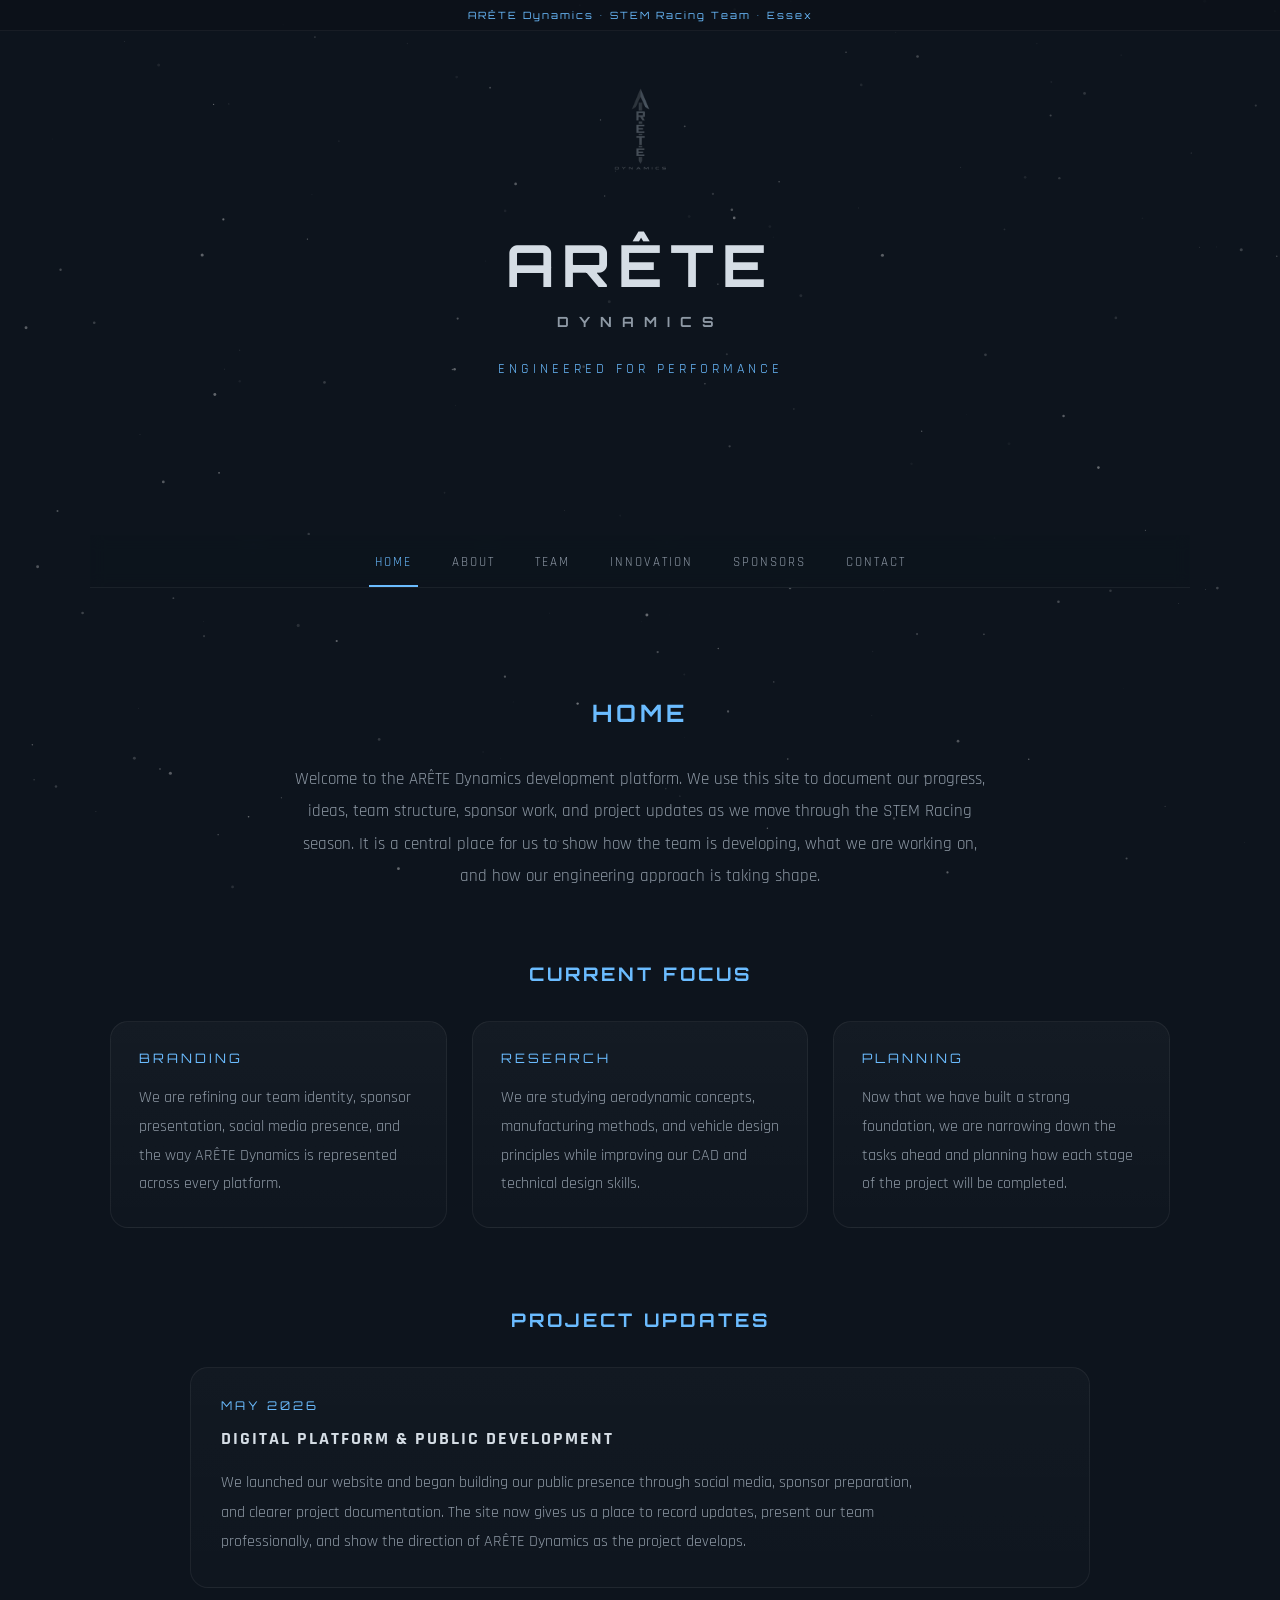
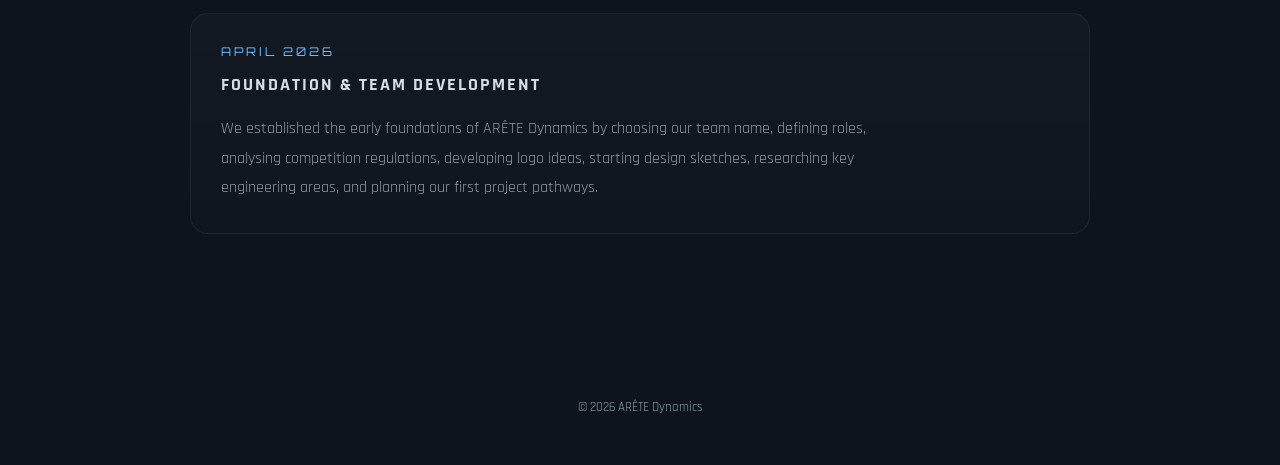
==== index.html @ 3c8a7fee "Update index.html added website tracking and favicon" ====
<!DOCTYPE html>
<html lang="en">

<head>

    <!-- Google Analytics -->
    <script async src="https://www.googletagmanager.com/gtag/js?id=G-WLKNL8BMNK"></script>
    <script>
      window.dataLayer = window.dataLayer || [];
      function gtag(){dataLayer.push(arguments);}
      gtag('js', new Date());

      gtag('config', 'G-WLKNL8BMNK');
    </script>

    <meta charset="UTF-8">
    <meta name="viewport" content="width=device-width, initial-scale=1.0">

    <title>ARÊTE Dynamics</title>

    <!-- Favicon -->
    <link rel="icon" type="image/png" href="logo.png">
    <link rel="apple-touch-icon" href="logo.png">

    <!-- SEO -->
    <meta name="description" content="ARÊTE Dynamics is a STEM Racing team from Essex focused on innovation, performance, and engineering development.">

    <!-- Styles -->
    <link rel="stylesheet" href="style.css">

</head>

<body>

    <canvas id="bgCanvas"></canvas>

    <div class="top-banner">
        ARÊTE Dynamics • STEM Racing Team • Essex
    </div>

    <div class="container">

        <section class="hero">
            <img src="logo.png" alt="ARETE Logo" class="hero-logo">

            <h1 class="hero-title">
                ARÊTE
                <span>DYNAMICS</span>
            </h1>

            <p class="hero-subtitle">
                ENGINEERED FOR PERFORMANCE
            </p>
        </section>

        <nav class="tabs">
            <div class="tab-underline"></div>

            <button class="tab-btn active" onclick="showTab(event, 'home')">HOME</button>
            <button class="tab-btn" onclick="showTab(event, 'about')">ABOUT</button>
            <button class="tab-btn" onclick="showTab(event, 'team')">TEAM</button>
            <button class="tab-btn" onclick="showTab(event, 'innovation')">INNOVATION</button>
            <button class="tab-btn" onclick="showTab(event, 'sponsors')">SPONSORS</button>
            <button class="tab-btn" onclick="showTab(event, 'contact')">CONTACT</button>
        </nav>

        <section id="home" class="tab-content active">
            <h2>HOME</h2>

            <div class="home-intro">
                <p>
                    Welcome to the ARÊTE Dynamics development platform. We use this site to document
                    our progress, ideas, team structure, sponsor work, and project updates as we move
                    through the STEM Racing season. It is a central place for us to show how the team is
                    developing, what we are working on, and how our engineering approach is taking shape.
                </p>
            </div>

            <div class="home-focus-section">
                <h3>CURRENT FOCUS</h3>

                <div class="focus-grid">
                    <div class="focus-card">
                        <span>BRANDING</span>
                        <p>
                            We are refining our team identity, sponsor presentation, social media presence,
                            and the way ARÊTE Dynamics is represented across every platform.
                        </p>
                    </div>

                    <div class="focus-card">
                        <span>RESEARCH</span>
                        <p>
                            We are studying aerodynamic concepts, manufacturing methods, and vehicle design
                            principles while improving our CAD and technical design skills.
                        </p>
                    </div>

                    <div class="focus-card">
                        <span>PLANNING</span>
                        <p>
                            Now that we have built a strong foundation, we are narrowing down the tasks ahead
                            and planning how each stage of the project will be completed.
                        </p>
                    </div>
                </div>
            </div>

            <div class="updates-section">
                <h3>PROJECT UPDATES</h3>

                <div class="update-card">
                    <div class="update-date">MAY 2026</div>

                    <h4>DIGITAL PLATFORM & PUBLIC DEVELOPMENT</h4>

                    <p>
                        We launched our website and began building our public presence through social media,
                        sponsor preparation, and clearer project documentation. The site now gives us a place
                        to record updates, present our team professionally, and show the direction of ARÊTE
                        Dynamics as the project develops.
                    </p>
                </div>

                <div class="update-card">
                    <div class="update-date">APRIL 2026</div>

                    <h4>FOUNDATION & TEAM DEVELOPMENT</h4>

                    <p>
                        We established the early foundations of ARÊTE Dynamics by choosing our team name,
                        defining roles, analysing competition regulations, developing logo ideas, starting
                        design sketches, researching key engineering areas, and planning our first project
                        pathways.
                    </p>
                </div>
            </div>
        </section>

        <section id="about" class="tab-content">
            <h2>ABOUT</h2>

            <div class="about-logo-wrap">
                <img src="logo.png" class="about-logo">
            </div>

            <div class="about-intro">
                <p>
                    We are ARÊTE Dynamics, a Year 12 STEM Racing team from Essex. We are building this
                    project around engineering, teamwork, and competitive performance. Our aim is to approach
                    every part of the competition properly: testing ideas, refining designs, learning from
                    results, and making decisions with purpose.
                </p>
            </div>

            <div class="principles-grid">
                <div class="principle-card">
                    <h3>INNOVATION</h3>
                    <p>
                        We want to think beyond the obvious and develop ideas through research, testing, and
                        problem solving. Innovation for us means being willing to challenge a first idea,
                        improve it, and keep searching for better solutions.
                    </p>
                </div>

                <div class="principle-card">
                    <h3>PERFORMANCE</h3>
                    <p>
                        We are focused on building a car and a team that can perform under pressure. Every
                        design choice needs to support speed, consistency, efficiency, or reliability.
                    </p>
                </div>

                <div class="principle-card">
                    <h3>ELEGANCE</h3>
                    <p>
                        We believe good engineering should be clear, purposeful, and well executed. Our goal
                        is to make work that is not only effective, but also clean, refined, and professional.
                    </p>
                </div>
            </div>

            <div class="about-closing">
                <p>
                    Through planning, discipline, and constant improvement, we want ARÊTE Dynamics to represent
                    our school and our community at the highest standard we can reach.
                </p>
            </div>
        </section>

        <section id="team" class="tab-content">
            <h2>MEET THE TEAM</h2>

            <div class="team-grid">
                <div class="team-card">
                    <img src="seb.png">
                    <h3>SEB</h3>
                    <p class="role">Project manager</p>
                    <p class="statement">"I'm here to coordinate the team and maintain progress"</p>
                </div>

                <div class="team-card">
                    <img src="henry.png">
                    <h3>HENRY</h3>
                    <p class="role">Finance manager</p>
                    <p class="statement">"I'm in charge of tracking and spending money"</p>
                </div>

                <div class="team-card">
                    <img src="adam.png">
                    <h3>ADAM</h3>
                    <p class="role">Manufacturing engineer</p>
                    <p class="statement">"I'm working with Rishi to make the design functional"</p>
                </div>

                <div class="team-card">
                    <img src="adam2.png">
                    <h3>ADAM</h3>
                    <p class="role">Sponsorship/Marketing manager</p>
                    <p class="statement">"My job is to present ARETE to the world"</p>
                </div>

                <div class="team-card">
                    <img src="rishi.png">
                    <h3>RISHI</h3>
                    <p class="role">Design engineer</p>
                    <p class="statement">"My job is to design the fastest car possible"</p>
                </div>

                <div class="team-card">
                    <img src="louis.png">
                    <h3>LOUIS</h3>
                    <p class="role">Graphic designer</p>
                    <p class="statement">"I'm here to present ARETE visually"</p>
                </div>
            </div>
        </section>

        <section id="innovation" class="tab-content">
            <h2>ENGINEERING INSPIRATION</h2>

            <div class="innovation-intro">
                <p>
                    We are interested in the moments where Formula One teams changed performance by thinking
                    differently. These examples help us understand how unusual ideas, clever packaging, airflow
                    control, and mechanical systems can change what is possible in racing.
                </p>
            </div>

            <div class="innovation-list">

                <div class="innovation-panel">
                    <div class="innovation-image">
                        <img src="bt46b.png" alt="Brabham BT46B Fan Car">
                    </div>

                    <div class="innovation-text">
                        <span class="innovation-date">1978 • BRABHAM BT46B</span>
                        <h3>THE FAN CAR</h3>

                        <p>
                            The Brabham BT46B used a rear-mounted fan to pull air from beneath the car,
                            increasing downforce dramatically. It raced once, won, and was then withdrawn.
                        </p>

                        <p class="innovation-link">
                            Why it matters to us: it shows how one bold idea can completely change performance.
                        </p>
                    </div>
                </div>

                <div class="innovation-panel reverse">
                    <div class="innovation-image">
                        <img src="p34.png" alt="Tyrrell P34 Six Wheeled Formula One Car">
                    </div>

                    <div class="innovation-text">
                        <span class="innovation-date">1976 • TYRRELL P34</span>
                        <h3>THE SIX-WHEELER</h3>

                        <p>
                            The Tyrrell P34 used four smaller front wheels to reduce drag while keeping front-end
                            grip. It is one of the most recognisable experimental designs in F1 history.
                        </p>

                        <p class="innovation-link">
                            Why it matters to us: strange ideas still need strong engineering logic behind them.
                        </p>
                    </div>
                </div>

                <div class="innovation-panel">
                    <div class="innovation-image">
                        <img src="lotus79.png" alt="Lotus 79 Ground Effect Formula One Car">
                    </div>

                    <div class="innovation-text">
                        <span class="innovation-date">1978 • LOTUS 79</span>
                        <h3>GROUND EFFECT</h3>

                        <p>
                            The Lotus 79 helped prove how powerful ground-effect aerodynamics could be by shaping
                            airflow underneath the car to create downforce.
                        </p>

                        <p class="innovation-link">
                            Why it matters to us: small airflow decisions can affect the entire vehicle.
                        </p>
                    </div>
                </div>

                <div class="innovation-panel reverse">
                    <div class="innovation-image">
                        <img src="mercedes-das.png" alt="Mercedes DAS Steering System">
                    </div>

                    <div class="innovation-text">
                        <span class="innovation-date">2020 • MERCEDES DAS</span>
                        <h3>DUAL-AXIS STEERING</h3>

                        <p>
                            Mercedes' DAS system let the driver adjust the front wheel toe angle by moving the
                            steering wheel forwards and backwards.
                        </p>

                        <p class="innovation-link">
                            Why it matters to us: performance can come from control systems, not just body shape.
                        </p>
                    </div>
                </div>

                <div class="innovation-panel">
                    <div class="innovation-image">
                        <img src="fduct.png" alt="McLaren F-Duct System">
                    </div>

                    <div class="innovation-text">
                        <span class="innovation-date">2010 • McLAREN F-DUCT</span>
                        <h3>DRAG REDUCTION THROUGH AIRFLOW</h3>

                        <p>
                            McLaren’s F-duct used airflow to stall the rear wing on straights, reducing drag while
                            keeping downforce for corners.
                        </p>

                        <p class="innovation-link">
                            Why it matters to us: efficient systems can create performance without unnecessary complexity.
                        </p>
                    </div>
                </div>

                <div class="innovation-panel reverse">
                    <div class="innovation-image">
                        <img src="ferrari-macarena.png" alt="Ferrari Macarena Rear Wing">
                    </div>

                    <div class="innovation-text">
                        <span class="innovation-date">2026 • FERRARI MACARENA WING</span>
                        <h3>ROTATING ACTIVE AERODYNAMICS</h3>

                        <p>
                            Ferrari’s “Macarena” rear wing concept uses rotating active-aero movement rather than
                            a simple flap opening, changing how the rear wing behaves in different conditions.
                        </p>

                        <p class="innovation-link">
                            Why it matters to us: the best designs adapt to changing performance demands.
                        </p>
                    </div>
                </div>

            </div>
        </section>

        <section id="sponsors" class="tab-content">
            <h2>SPONSORS</h2>

            <div class="sponsor-badge">
                NOW SEEKING PARTNERS
            </div>

            <div class="sponsors-intro">
                <p>
                    We are currently looking for sponsors and partners to support the development of ARÊTE
                    Dynamics. Sponsorship would help us improve our design, manufacturing, testing, media,
                    and competition preparation while allowing us to represent partner brands professionally
                    throughout the season.
                </p>
            </div>

            <div class="sponsor-showcase">
                <img src="logo.png" alt="Sponsor Example">

                <div class="sponsor-info">
                    <h3>ARÊTE DYNAMICS</h3>

                    <p>
                        Future sponsors will be showcased here with their logo, company name, description,
                        and website link. This example shows how we plan to present partner brands cleanly
                        and professionally.
                    </p>

                    <a href="#" class="sponsor-btn">
                        VISIT WEBSITE
                    </a>
                </div>
            </div>

            <div class="why-partner">
                <h3>WHY PARTNER WITH US</h3>

                <p>
                    By supporting ARÊTE Dynamics, sponsors become part of a student-led engineering project
                    built around ambition, technical development, and professional presentation.
                </p>
            </div>
        </section>

        <section id="contact" class="tab-content">
            <h2>CONTACT</h2>

            <div class="contact-layout">
                <div class="contact-left">
                    <p>
                        We are always open to support, advice, sponsorship opportunities, and contact from
                        people or businesses interested in our project. Whether you want to follow our progress,
                        support our fundraising, or speak to us about partnership opportunities, the links
                        opposite are the best way to reach ARÊTE Dynamics.
                    </p>

                    <p>
                        Any support we receive helps us move closer to building, testing, and competing at the
                        highest standard we can. We want to work with people who believe in young engineers,
                        practical STEM projects, and ambitious student-led competition.
                    </p>
                </div>

                <div class="contact-right">
                    <a href="mailto:dynamicsARETE@gmail.com" class="contact-card">
                        <span>Email</span>
                        <p>dynamicsARETE@gmail.com</p>
                    </a>

                    <a href="https://gofund.me/41be4627b" target="_blank" class="contact-card">
                        <span>GoFundMe</span>
                        <p>Click to support our project</p>
                    </a>

                    <div class="contact-card">
                        <span>LinkedIn</span>
                        <p>ARETE Dynamics</p>
                    </div>

                    <a href="#" class="contact-card">
                        <span>Instagram</span>
                        <p>@ARETEdynamics</p>
                    </a>

                    <a href="#" class="contact-card">
                        <span>TikTok</span>
                        <p>@aretedynamics</p>
                    </a>
                </div>
            </div>
        </section>

        <footer>
            © 2026 ARÊTE Dynamics
        </footer>

    </div>

    <script src="script.js"></script>

</body>

</html>
---- style.css ----
@import url('https://fonts.googleapis.com/css2?family=Orbitron:wght@400;600&family=Rajdhani:wght@300;500&display=swap');

:root {
    --bg-main: #0d141d;
    --bg-secondary: #111a24;

    --text-main: #d5dde5;
    --text-dim: #8e99a5;

    --accent: #6bbcff;

    --border: rgba(255,255,255,0.06);
}

html, body {
    margin: 0;
    padding: 0;
    overflow-x: hidden;
    background: var(--bg-main);
    color: var(--text-main);
    font-family: 'Rajdhani', sans-serif;
}

body {
    min-height: 100vh;
}

#bgCanvas {
    position: fixed;
    inset: 0;
    z-index: 0;
    pointer-events: none;
}

.top-banner {
    position: fixed;
    top: 0;
    left: 0;

    width: 100%;
    height: 30px;

    display: flex;
    align-items: center;
    justify-content: center;

    background: rgba(12,18,26,0.92);
    border-bottom: 1px solid rgba(255,255,255,0.05);

    color: var(--accent);

    font-size: 10px;
    letter-spacing: 2px;

    font-family: 'Orbitron', sans-serif;

    z-index: 999;
}

.container {
    position: relative;
    z-index: 1;

    width: min(1100px, 92%);
    margin: auto;
    padding-top: 30px;
}

.hero {
    min-height: 430px;

    display: flex;
    flex-direction: column;
    justify-content: center;
    align-items: center;

    text-align: center;

    padding: 30px 20px 45px;

    transition:
        opacity 0.2s linear,
        transform 0.2s linear;
}

.hero-logo {
    width: 95px;
    opacity: 0.75;
    margin-bottom: 25px;
}

.hero-title {
    font-family: 'Orbitron', sans-serif;

    font-size: 58px;
    letter-spacing: 8px;

    margin: 0;
}

.hero-title span {
    display: block;

    font-size: 14px;
    letter-spacing: 10px;

    margin-top: 12px;

    color: var(--text-dim);
}

.hero-subtitle {
    margin-top: 28px;

    font-size: 14px;
    letter-spacing: 4px;

    color: var(--accent);
}

.tabs {
    position: sticky;
    top: 30px;

    z-index: 500;

    background: rgba(13,20,29,0.9);
    backdrop-filter: blur(8px);

    display: flex;
    justify-content: center;
    gap: 28px;

    padding: 18px 0 16px;

    border-bottom: 1px solid var(--border);
}

.tab-btn {
    position: relative;

    background: transparent;
    border: none;

    color: var(--text-dim);

    font-family: 'Rajdhani', sans-serif;
    font-size: 13px;
    letter-spacing: 2px;

    cursor: pointer;

    transition: color 0.25s ease;
}

.tab-btn:hover,
.tab-btn.active {
    color: var(--accent);
}

.tab-underline {
    position: absolute;
    bottom: 0;

    height: 2px;
    width: 0;

    background: var(--accent);

    transition:
        left 0.25s cubic-bezier(0.22, 1, 0.36, 1),
        width 0.25s cubic-bezier(0.22, 1, 0.36, 1);
}

.tab-content {
    display: none;

    padding: 90px 20px;

    min-height: 55vh;

    text-align: center;

    opacity: 0;
    transform: translateY(10px);

    transition:
        opacity 0.35s ease,
        transform 0.35s ease;
}

.tab-content.active {
    display: block;

    opacity: 1;
    transform: translateY(0);
}

h2 {
    font-family: 'Orbitron', sans-serif;
    letter-spacing: 4px;
    color: var(--accent);
    margin-bottom: 35px;
}

p {
    max-width: 700px;
    margin: auto;
    line-height: 1.7;
    color: var(--text-dim);
}

/* HOME */

.home-intro {
    max-width: 850px;
    margin: auto auto 70px;
}

.home-intro p {
    font-size: 17px;
    line-height: 1.9;
}

.home-focus-section {
    margin-bottom: 80px;
}

.home-focus-section h3,
.updates-section h3 {
    font-family: 'Orbitron', sans-serif;
    color: var(--accent);
    letter-spacing: 3px;
    margin-bottom: 35px;
}

.focus-grid {
    display: grid;
    grid-template-columns: repeat(auto-fit, minmax(240px, 1fr));
    gap: 25px;
}

.focus-card {
    background:
        linear-gradient(
            180deg,
            rgba(255,255,255,0.03),
            rgba(255,255,255,0.012)
        );

    border: 1px solid rgba(255,255,255,0.06);
    border-radius: 18px;
    padding: 28px;
    text-align: left;

    transition:
        transform 0.3s ease,
        border-color 0.3s ease,
        box-shadow 0.3s ease;
}

.focus-card:hover {
    transform: translateY(-6px);
    border-color: rgba(107,188,255,0.35);
    box-shadow: 0 0 24px rgba(107,188,255,0.07);
}

.focus-card span {
    display: block;
    color: var(--accent);
    font-family: 'Orbitron', sans-serif;
    letter-spacing: 3px;
    margin-bottom: 18px;
    font-size: 13px;
}

.focus-card p {
    margin: 0;
    line-height: 1.8;
}

.updates-section {
    max-width: 900px;
    margin: auto;
}

.update-card {
    background:
        linear-gradient(
            180deg,
            rgba(255,255,255,0.025),
            rgba(255,255,255,0.01)
        );

    border: 1px solid rgba(255,255,255,0.06);
    border-radius: 18px;
    padding: 30px;
    text-align: left;
    margin-bottom: 25px;

    transition:
        transform 0.3s ease,
        border-color 0.3s ease;
}

.update-card:hover {
    transform: translateY(-4px);
    border-color: rgba(107,188,255,0.3);
}

.update-date {
    color: var(--accent);
    font-size: 12px;
    letter-spacing: 3px;
    font-family: 'Orbitron', sans-serif;
    margin-bottom: 14px;
}

.update-card h4 {
    margin-top: 0;
    margin-bottom: 18px;
    letter-spacing: 2px;
    font-size: 18px;
}

.update-card p {
    margin: 0;
    line-height: 1.85;
}

/* ABOUT */

.about-logo-wrap {
    margin-bottom: 30px;
}

.about-logo {
    width: 90px;
    opacity: 0.9;
}

.about-intro,
.about-closing {
    max-width: 850px;
    margin: auto;
}

.about-intro p,
.about-closing p {
    font-size: 17px;
    line-height: 1.9;
}

.principles-grid {
    display: grid;
    grid-template-columns: repeat(auto-fit, minmax(260px, 1fr));

    gap: 28px;

    margin-top: 60px;
    margin-bottom: 60px;
}

.principle-card {
    background:
        linear-gradient(
            180deg,
            rgba(255,255,255,0.025),
            rgba(255,255,255,0.01)
        );

    border: 1px solid rgba(255,255,255,0.06);
    border-radius: 18px;
    padding: 32px;
    text-align: left;

    transition:
        transform 0.35s ease,
        border-color 0.35s ease,
        box-shadow 0.35s ease;
}

.principle-card:hover {
    transform: translateY(-8px);
    border-color: rgba(107,188,255,0.35);
    box-shadow: 0 0 25px rgba(107,188,255,0.08);
}

.principle-card h3 {
    font-family: 'Orbitron', sans-serif;
    color: var(--accent);
    letter-spacing: 3px;
    margin-bottom: 20px;
    font-size: 16px;
}

.principle-card p {
    color: var(--text-dim);
    line-height: 1.85;
    font-size: 15px;
    margin: 0;
}

/* TEAM */

.team-grid {
    display: grid;
    grid-template-columns: repeat(3, 1fr);

    gap: 30px;

    margin-top: 40px;
}

.team-card {
    background: rgba(255,255,255,0.02);
    border: 1px solid var(--border);
    border-radius: 16px;
    padding: 25px;

    transition:
        transform 0.3s ease,
        border-color 0.3s ease;
}

.team-card:hover {
    transform: translateY(-6px);
    border-color: rgba(107,188,255,0.35);
}

.team-card img {
    width: 130px;
    height: 130px;
    object-fit: cover;
    border-radius: 50%;
    margin-bottom: 16px;
}

.team-card h3 {
    margin-bottom: 8px;
    letter-spacing: 2px;
}

.role {
    color: var(--accent);
}

.statement {
    margin-top: 14px;
}

/* INNOVATION */

.innovation-intro {
    max-width: 850px;
    margin: auto auto 60px;
}

.innovation-intro p {
    font-size: 17px;
    line-height: 1.9;
}

.innovation-list {
    display: flex;
    flex-direction: column;
    gap: 50px;
    max-width: 1000px;
    margin: auto;
}

.innovation-panel {
    display: grid;
    grid-template-columns: 1fr 1fr;
    gap: 35px;
    align-items: center;

    background:
        linear-gradient(
            180deg,
            rgba(255,255,255,0.03),
            rgba(255,255,255,0.012)
        );

    border: 1px solid rgba(255,255,255,0.06);
    border-radius: 20px;
    padding: 30px;

    transition:
        transform 0.35s ease,
        border-color 0.35s ease,
        box-shadow 0.35s ease;
}

.innovation-panel:hover {
    transform: translateY(-6px);
    border-color: rgba(107,188,255,0.35);
    box-shadow: 0 0 30px rgba(107,188,255,0.08);
}

.innovation-panel.reverse .innovation-image {
    order: 2;
}

.innovation-image img {
    width: 100%;
    height: 260px;
    object-fit: cover;
    border-radius: 14px;
    opacity: 0.92;
}

.innovation-text {
    text-align: left;
}

.innovation-date {
    color: var(--accent);
    font-size: 12px;
    letter-spacing: 2px;
    font-family: 'Orbitron', sans-serif;
}

.innovation-text h3 {
    font-family: 'Orbitron', sans-serif;
    letter-spacing: 3px;
    color: var(--text-main);
    margin: 12px 0 18px;
}

.innovation-text p {
    margin: 0 0 18px;
    line-height: 1.75;
}

.innovation-link {
    color: var(--accent);
    font-size: 13px;
    letter-spacing: 2px;
}

/* SPONSORS */

.sponsor-badge {
    display: inline-block;
    padding: 10px 18px;
    margin-bottom: 30px;
    border: 1px solid rgba(107,188,255,0.28);
    border-radius: 999px;
    background: rgba(107,188,255,0.04);
    color: var(--accent);
    font-size: 11px;
    letter-spacing: 3px;
    font-family: 'Orbitron', sans-serif;
    box-shadow: 0 0 18px rgba(107,188,255,0.06);
}

.sponsors-intro {
    max-width: 850px;
    margin: auto auto 60px;
}

.sponsors-intro p {
    font-size: 17px;
    line-height: 1.9;
}

.sponsor-showcase {
    max-width: 900px;
    margin: auto;

    background:
        linear-gradient(
            180deg,
            rgba(255,255,255,0.03),
            rgba(255,255,255,0.015)
        );

    border: 1px solid rgba(255,255,255,0.06);
    border-radius: 20px;
    padding: 40px;

    display: grid;
    grid-template-columns: 140px 1fr;
    gap: 40px;
    align-items: center;

    transition:
        transform 0.35s ease,
        border-color 0.35s ease,
        box-shadow 0.35s ease;
}

.sponsor-showcase:hover {
    transform: translateY(-6px);
    border-color: rgba(107,188,255,0.3);
    box-shadow: 0 0 30px rgba(107,188,255,0.08);
}

.sponsor-showcase img {
    width: 120px;
    opacity: 0.95;
}

.sponsor-info {
    text-align: left;
}

.sponsor-info h3 {
    font-family: 'Orbitron', sans-serif;
    color: var(--accent);
    letter-spacing: 3px;
    margin-bottom: 18px;
}

.sponsor-info p {
    margin-bottom: 26px;
    line-height: 1.8;
}

.sponsor-btn {
    display: inline-block;
    padding: 12px 22px;
    border: 1px solid rgba(107,188,255,0.25);
    border-radius: 10px;
    text-decoration: none;
    color: var(--accent);
    letter-spacing: 2px;

    transition:
        background 0.25s ease,
        transform 0.25s ease,
        border-color 0.25s ease;
}

.sponsor-btn:hover {
    background: rgba(107,188,255,0.08);
    transform: translateY(-2px);
    border-color: rgba(107,188,255,0.4);
}

.why-partner {
    max-width: 850px;
    margin: 80px auto 0;
}

.why-partner h3 {
    font-family: 'Orbitron', sans-serif;
    color: var(--accent);
    letter-spacing: 3px;
    margin-bottom: 25px;
}

.why-partner p {
    line-height: 1.9;
    font-size: 16px;
}

/* CONTACT */

.contact-layout {
    display: grid;
    grid-template-columns: 1fr 1fr;
    gap: 40px;
    align-items: center;
    margin-top: 30px;
}

.contact-left p {
    margin-bottom: 22px;
}

.contact-right {
    display: flex;
    flex-direction: column;
    gap: 18px;
}

.contact-card {
    background: rgba(255,255,255,0.02);
    border: 1px solid var(--border);
    border-radius: 14px;
    padding: 18px 22px;
    text-decoration: none;
    color: var(--text-main);

    transition:
        transform 0.25s ease,
        border-color 0.25s ease,
        background 0.25s ease;
}

.contact-card:hover {
    transform: translateX(8px);
    border-color: rgba(107,188,255,0.35);
    background: rgba(107,188,255,0.04);
}

.contact-card span {
    color: var(--accent);
    letter-spacing: 2px;
}

.contact-card p {
    margin: 8px 0 0;
}

/* FOOTER */

footer {
    text-align: center;
    padding: 50px 20px;
    color: var(--text-dim);
    font-size: 13px;
}

/* MOBILE */

@media (max-width: 900px) {
    .team-grid {
        grid-template-columns: repeat(2, 1fr);
    }
}

@media (max-width: 800px) {

    .innovation-panel,
    .innovation-panel.reverse {
        grid-template-columns: 1fr;
    }

    .innovation-panel.reverse .innovation-image {
        order: 0;
    }

    .innovation-text {
        text-align: center;
    }

    .innovation-image img {
        height: 220px;
    }
}

@media (max-width: 700px) {

    .hero {
        min-height: 360px;
        padding: 30px 15px 35px;
    }

    .hero-title {
        font-size: 36px;
    }

    .hero-title span {
        font-size: 10px;
    }

    .tabs {
        gap: 14px;
        flex-wrap: wrap;
    }

    .tab-btn {
        font-size: 11px;
    }

    .contact-layout {
        grid-template-columns: 1fr;
    }

    .team-grid {
        grid-template-columns: 1fr;
    }

    .about-intro p,
    .about-closing p {
        font-size: 15px;
    }

    .principle-card {
        padding: 24px;
    }

    .sponsor-showcase {
        grid-template-columns: 1fr;
        text-align: center;
        padding: 30px;
    }

    .sponsor-info {
        text-align: center;
    }
}
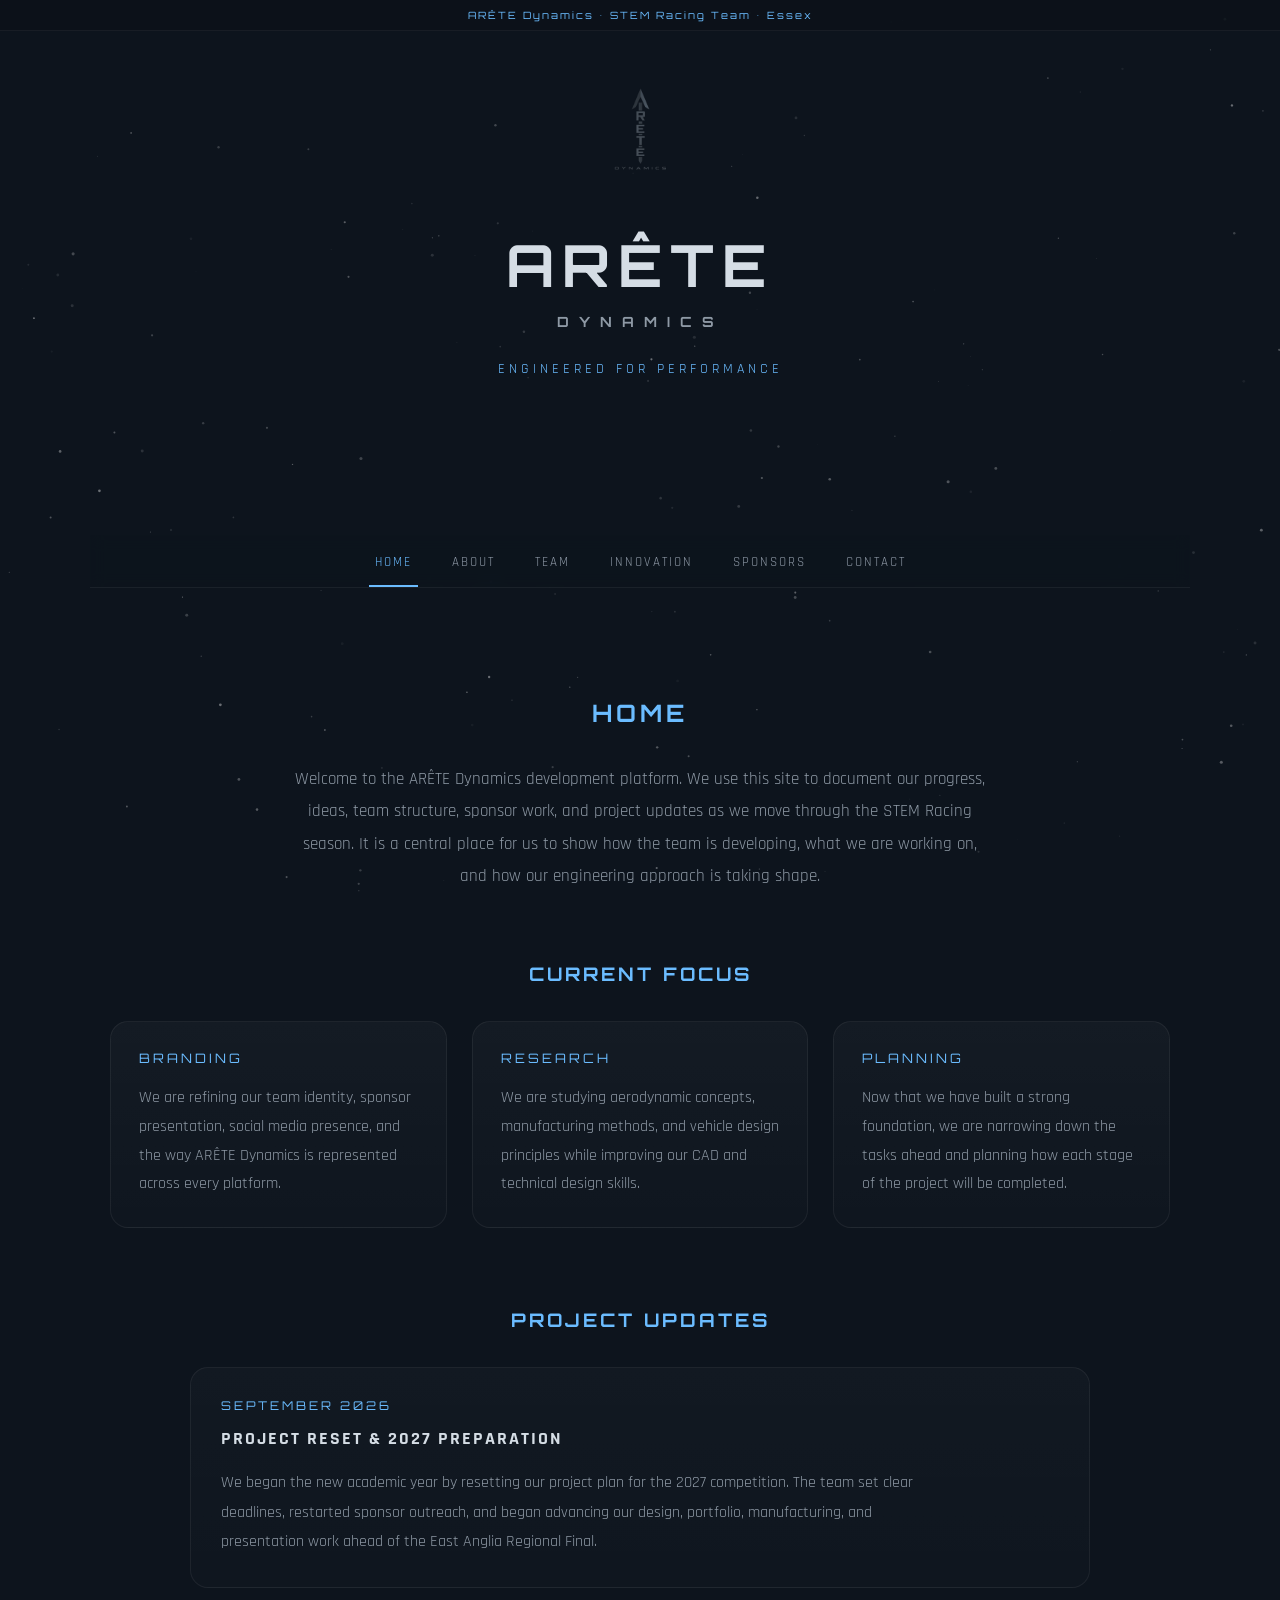
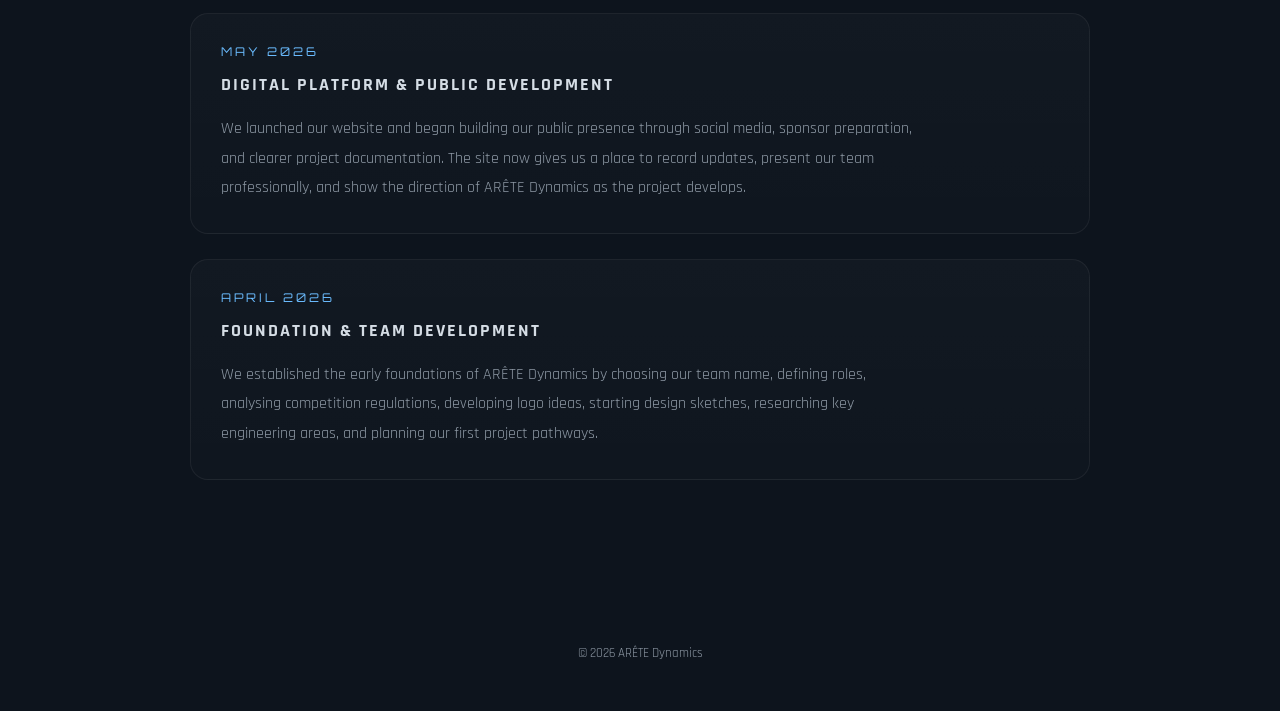
==== commit f1421a5d: "Add September 2026 project update" ====
--- a/index.html
+++ b/index.html
@@ -110,6 +110,16 @@
                 <h3>PROJECT UPDATES</h3>
 
                 <div class="update-card">
+                    <div class="update-date">SEPTEMBER 2026</div>
+
+                    <h4>PROJECT RESET & 2027 PREPARATION</h4>
+
+                    <p>
+                        We began the new academic year by resetting our project plan for the 2027 competition. The team set clear deadlines, restarted sponsor outreach, and began advancing our design, portfolio, manufacturing, and presentation work ahead of the East Anglia Regional Final.
+                    </p>
+                </div>
+
+                <div class="update-card">
                     <div class="update-date">MAY 2026</div>
 
                     <h4>DIGITAL PLATFORM & PUBLIC DEVELOPMENT</h4>
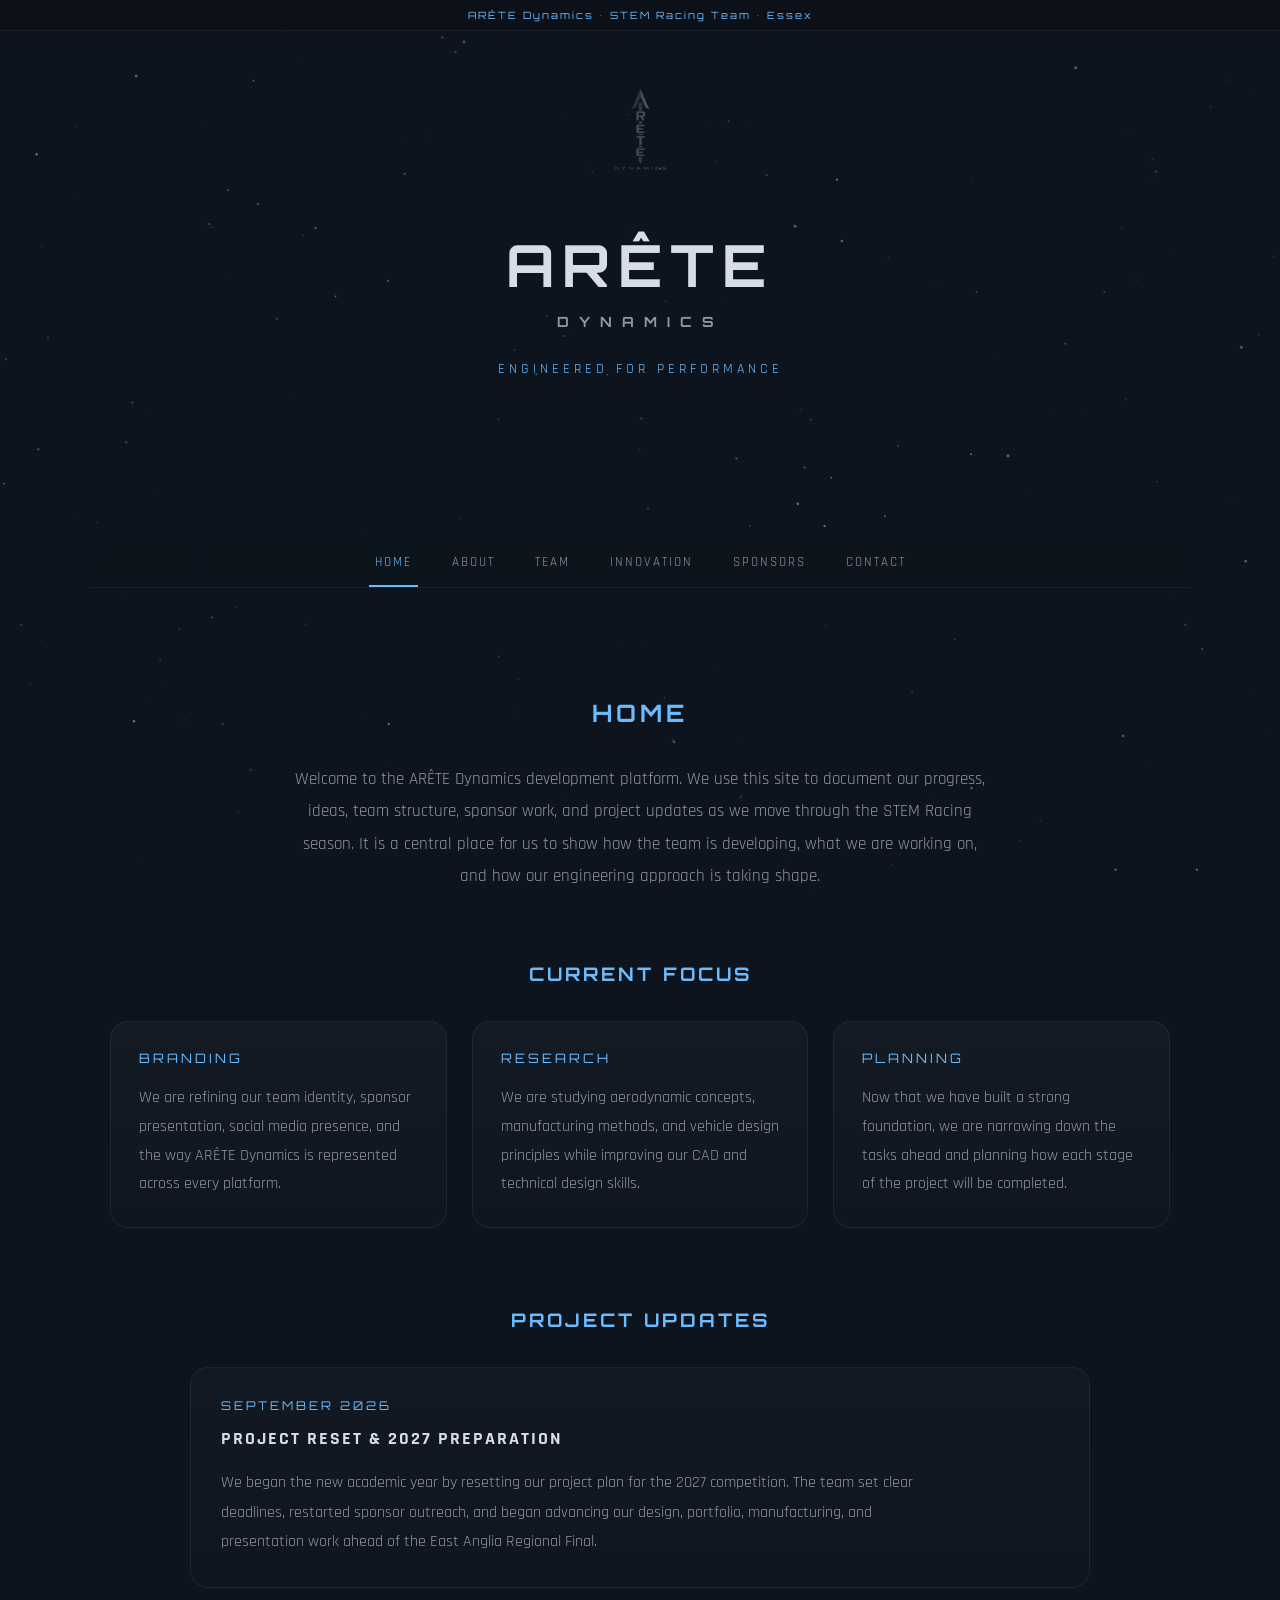
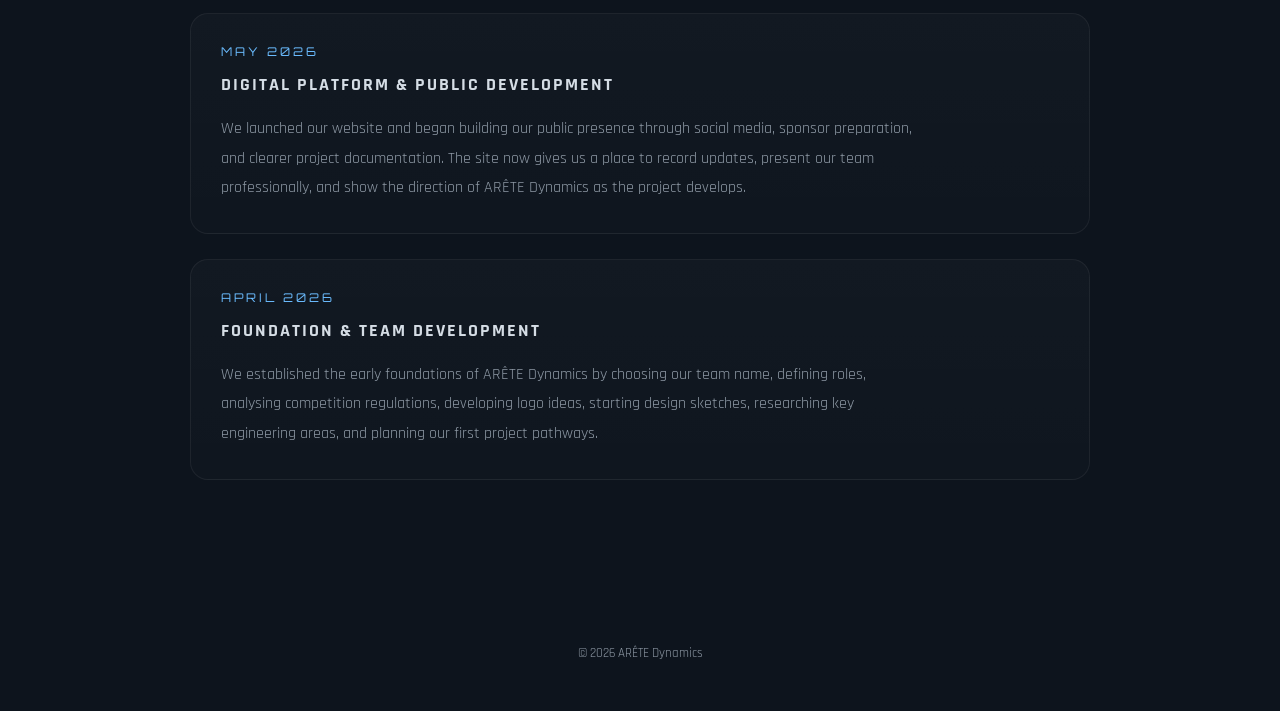
==== commit 812f0c08: "Display Bridge Academy Trust as ARETE sponsor" ====
--- a/index.html
+++ b/index.html
@@ -386,31 +386,31 @@
             <h2>SPONSORS</h2>
 
             <div class="sponsor-badge">
-                NOW SEEKING PARTNERS
+                PROUDLY SUPPORTED BY
             </div>
 
             <div class="sponsors-intro">
                 <p>
-                    We are currently looking for sponsors and partners to support the development of ARÊTE
-                    Dynamics. Sponsorship would help us improve our design, manufacturing, testing, media,
-                    and competition preparation while allowing us to represent partner brands professionally
-                    throughout the season.
+                    We are grateful to Bridge Academy Trust for supporting ARÊTE Dynamics as we
+                    prepare for the STEM Racing competition. We also welcome additional partners
+                    to help with manufacturing, testing and competition preparation.
                 </p>
             </div>
 
             <div class="sponsor-showcase">
-                <img src="logo.png" alt="Sponsor Example">
+                <a class="sponsor-logo-link" href="https://bridgeacademytrust.org/" target="_blank" rel="noopener noreferrer" aria-label="Visit Bridge Academy Trust">
+                    <img src="https://bridgeacademytrust.org/i/design/school-logo.png" alt="Bridge Academy Trust logo" loading="lazy">
+                </a>
 
                 <div class="sponsor-info">
-                    <h3>ARÊTE DYNAMICS</h3>
-
-                    <p>
-                        Future sponsors will be showcased here with their logo, company name, description,
-                        and website link. This example shows how we plan to present partner brands cleanly
-                        and professionally.
-                    </p>
-
-                    <a href="#" class="sponsor-btn">
+                    <h3>BRIDGE ACADEMY TRUST</h3>
+
+                    <p>
+                        Thank you to Bridge Academy Trust for supporting our team and helping us
+                        develop our engineering, teamwork and project management skills through STEM Racing.
+                    </p>
+
+                    <a href="https://bridgeacademytrust.org/" class="sponsor-btn" target="_blank" rel="noopener noreferrer">
                         VISIT WEBSITE
                     </a>
                 </div>
@@ -420,8 +420,10 @@
                 <h3>WHY PARTNER WITH US</h3>
 
                 <p>
-                    By supporting ARÊTE Dynamics, sponsors become part of a student-led engineering project
-                    built around ambition, technical development, and professional presentation.
+                    By supporting ARÊTE Dynamics, sponsors become part of a student-led engineering
+                    project built around ambition, technical development, and professional presentation.
+                    If you would like to get involved, contact us to discuss recognition on our website
+                    and suitable competition displays and materials.
                 </p>
             </div>
         </section>
--- a/style.css
+++ b/style.css
@@ -597,9 +597,24 @@
     box-shadow: 0 0 30px rgba(107,188,255,0.08);
 }
 
-.sponsor-showcase img {
-    width: 120px;
-    opacity: 0.95;
+.sponsor-logo-link {
+    display: flex;
+    align-items: center;
+    justify-content: center;
+    width: 140px;
+    min-height: 140px;
+    padding: 12px;
+    box-sizing: border-box;
+    border-radius: 14px;
+    background: #fff;
+}
+
+.sponsor-logo-link img {
+    display: block;
+    width: 100%;
+    max-height: 140px;
+    height: auto;
+    object-fit: contain;
 }
 
 .sponsor-info {
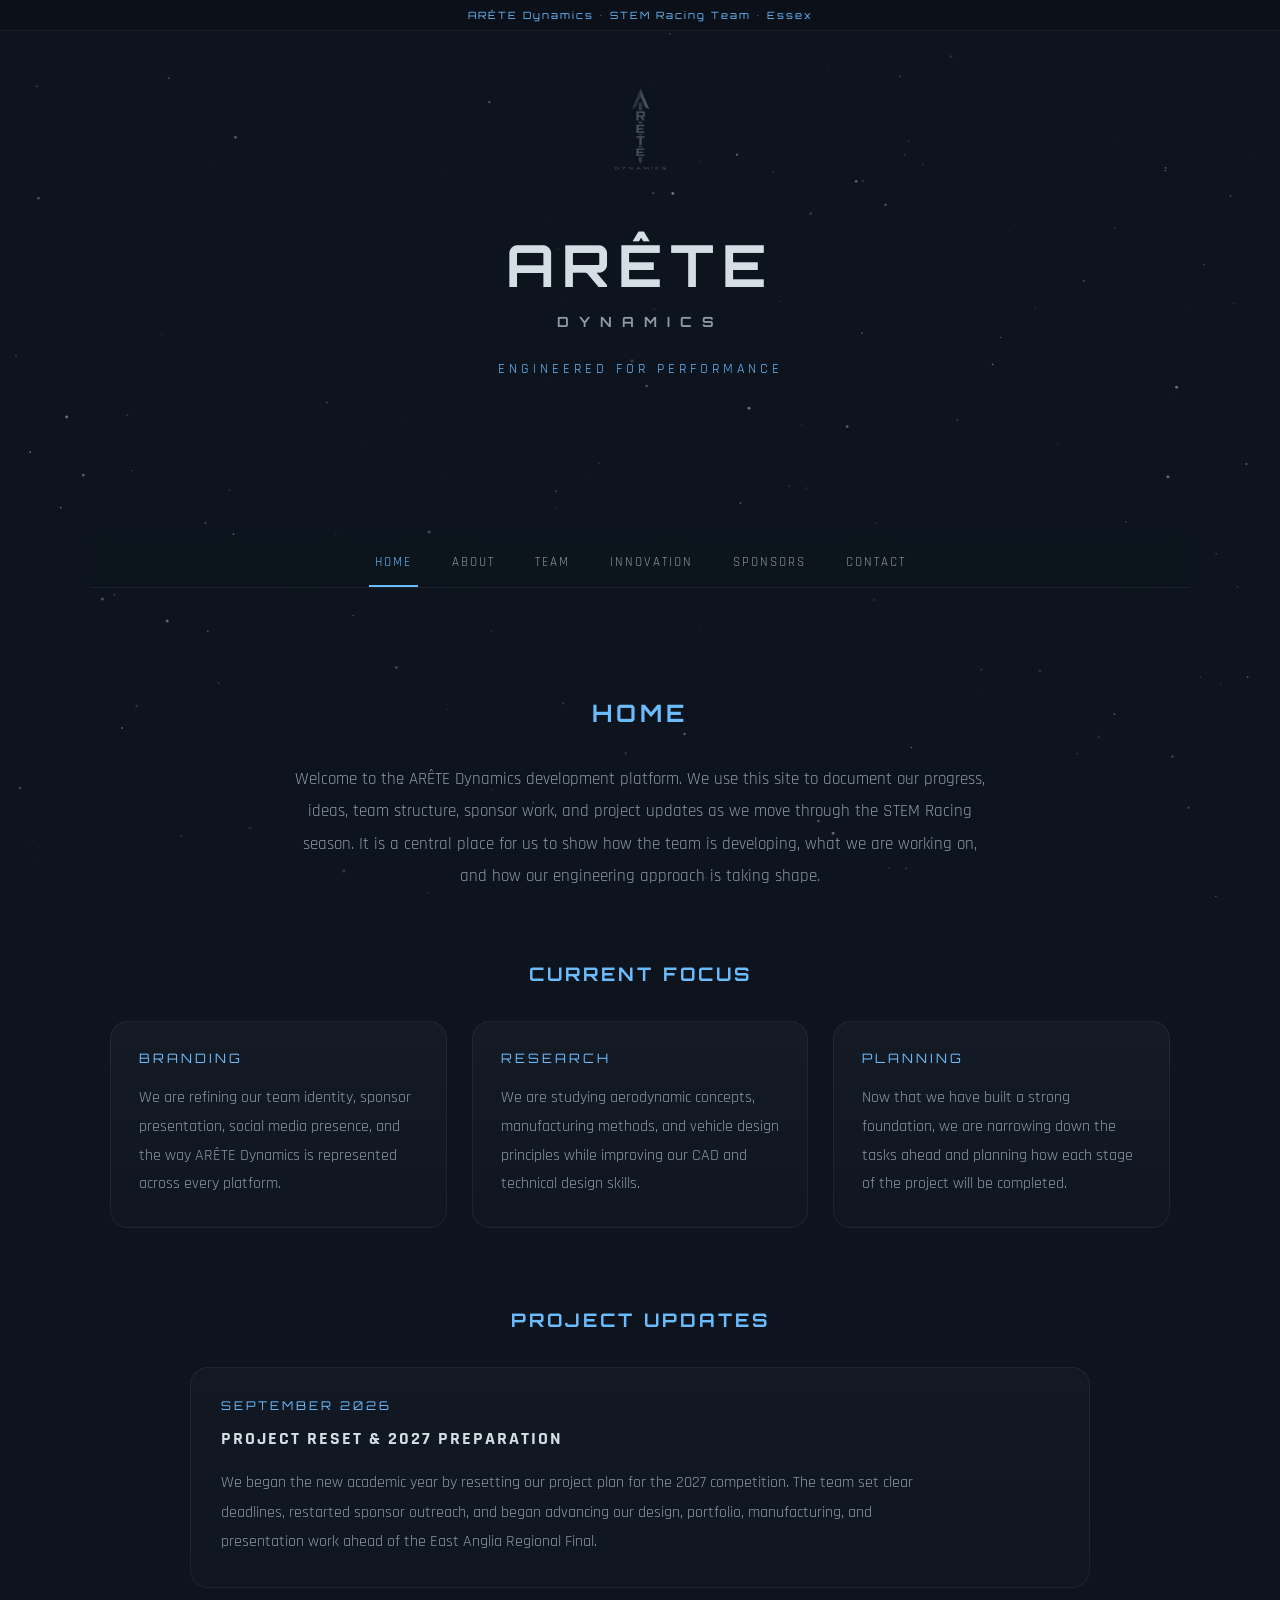
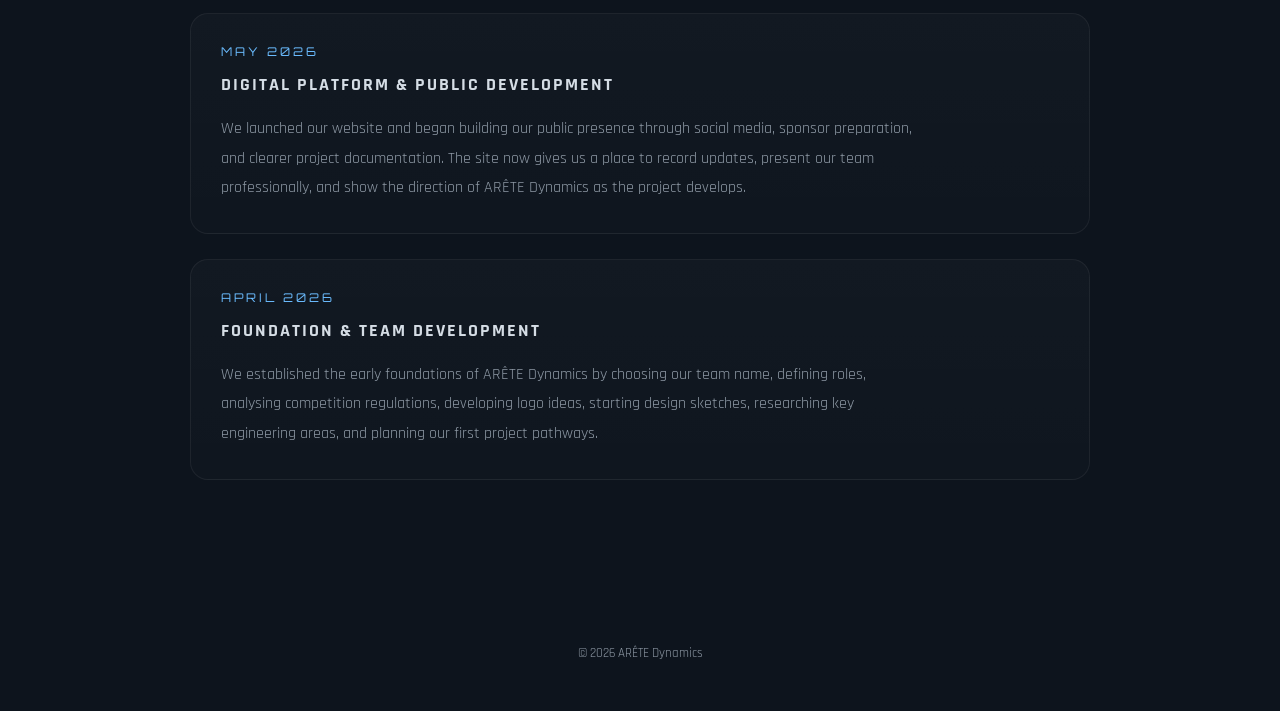
==== commit 8e74efe1: "Use uploaded BAT logo and fix sponsor card image layout" ====
--- a/index.html
+++ b/index.html
@@ -399,7 +399,7 @@
 
             <div class="sponsor-showcase">
                 <a class="sponsor-logo-link" href="https://bridgeacademytrust.org/" target="_blank" rel="noopener noreferrer" aria-label="Visit Bridge Academy Trust">
-                    <img src="https://bridgeacademytrust.org/i/design/school-logo.png" alt="Bridge Academy Trust logo" loading="lazy">
+                    <img src="bat-logo.webp" alt="Bridge Academy Trust logo" loading="lazy">
                 </a>
 
                 <div class="sponsor-info">
--- a/style.css
+++ b/style.css
@@ -581,8 +581,8 @@
     padding: 40px;
 
     display: grid;
-    grid-template-columns: 140px 1fr;
-    gap: 40px;
+    grid-template-columns: 220px 1fr;
+    gap: 32px;
     align-items: center;
 
     transition:
@@ -601,9 +601,9 @@
     display: flex;
     align-items: center;
     justify-content: center;
-    width: 140px;
-    min-height: 140px;
-    padding: 12px;
+    width: 220px;
+    min-height: 120px;
+    padding: 10px;
     box-sizing: border-box;
     border-radius: 14px;
     background: #fff;
@@ -612,7 +612,7 @@
 .sponsor-logo-link img {
     display: block;
     width: 100%;
-    max-height: 140px;
+    max-height: 116px;
     height: auto;
     object-fit: contain;
 }
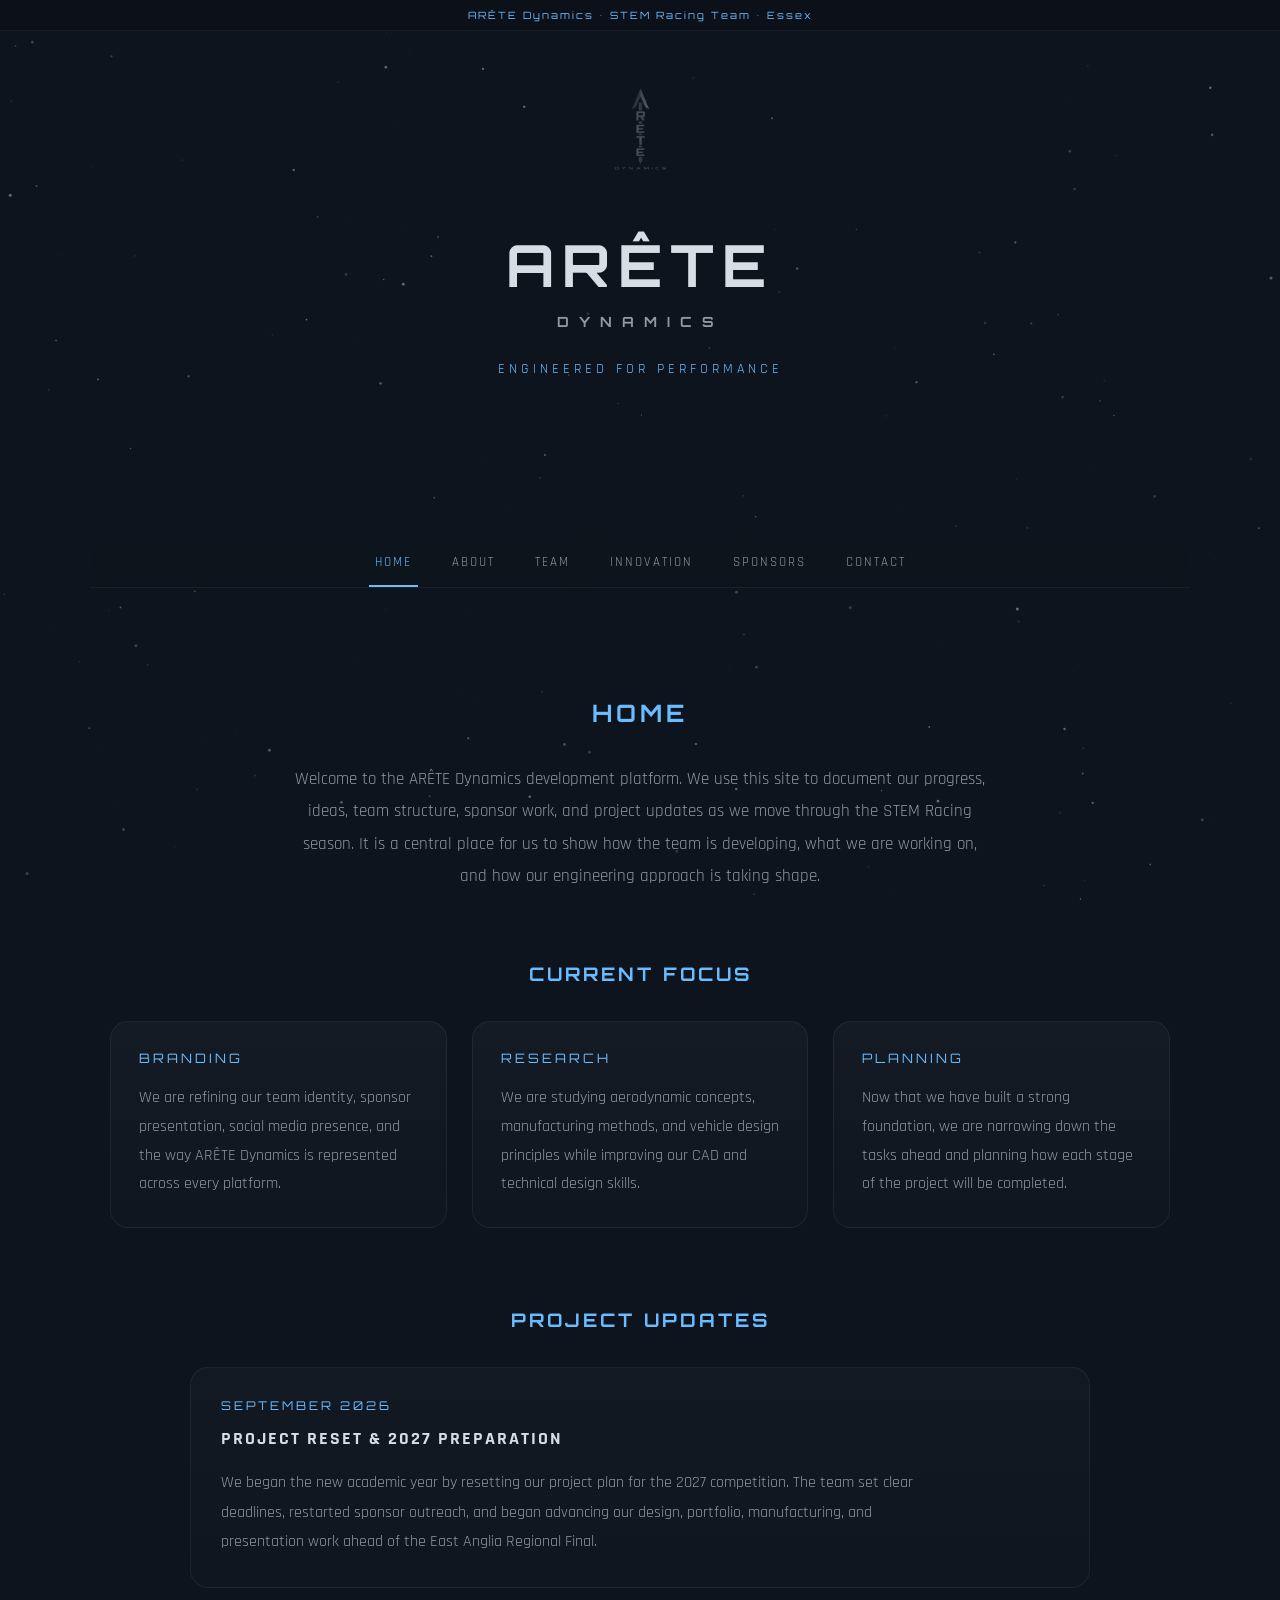
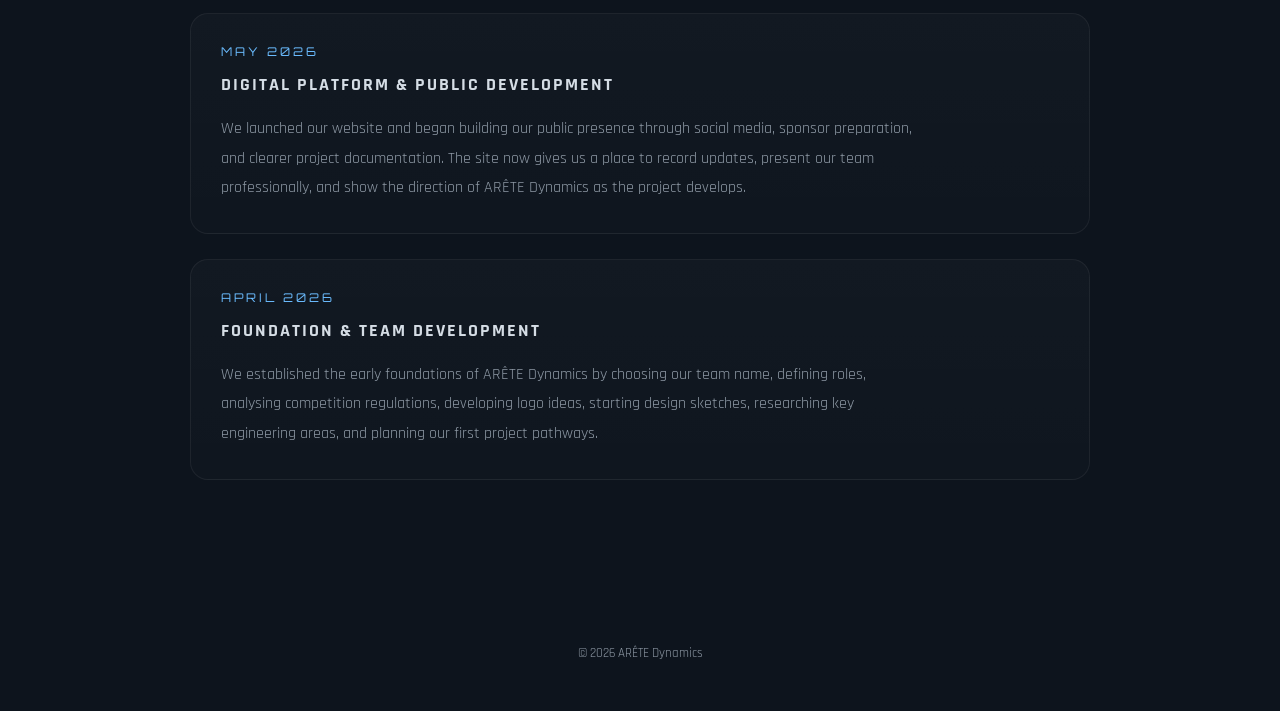
==== commit 9cfacef7: "Credit SebsWebs as ARETE in-kind website partner" ====
--- a/index.html
+++ b/index.html
@@ -416,6 +416,20 @@
                 </div>
             </div>
 
+            <div class="website-partner">
+                <p class="website-partner-kicker">WEBSITE PARTNER · IN-KIND SUPPORT</p>
+                <div class="sponsor-showcase website-partner-card">
+                    <a class="sponsor-logo-link" href="https://sebswebs.co.uk/" target="_blank" rel="noopener noreferrer" aria-label="Visit SebsWebs">
+                        <img src="sebswebs-logo.svg" alt="SebsWebs logo" loading="lazy">
+                    </a>
+                    <div class="sponsor-info">
+                        <h3>SEBSWEBS</h3>
+                        <p>Website design, development and ongoing maintenance provided by SebsWebs in support of ARÊTE Dynamics.</p>
+                        <a href="https://sebswebs.co.uk/" class="sponsor-btn" target="_blank" rel="noopener noreferrer">VISIT WEBSITE</a>
+                    </div>
+                </div>
+            </div>
+
             <div class="why-partner">
                 <h3>WHY PARTNER WITH US</h3>
 
--- a/style.css
+++ b/style.css
@@ -671,6 +671,37 @@
     font-size: 16px;
 }
 
+/* WEBSITE PARTNER (IN-KIND) */
+.website-partner {
+    max-width: 900px;
+    margin: 46px auto 0;
+}
+.website-partner-kicker {
+    margin: 0 0 18px;
+    color: var(--text-dim);
+    font-family: 'Orbitron', sans-serif;
+    font-size: 11px;
+    letter-spacing: 2px;
+}
+.sponsor-showcase.website-partner-card {
+    max-width: 790px;
+    padding: 28px 32px;
+}
+.website-partner-card .sponsor-logo-link {
+    min-height: 100px;
+}
+.website-partner-card .sponsor-logo-link img {
+    max-height: 100px;
+}
+.website-partner-card .sponsor-info h3 {
+    font-size: 17px;
+    letter-spacing: 2px;
+    margin-bottom: 12px;
+}
+.website-partner-card .sponsor-info p {
+    margin-bottom: 18px;
+}
+
 /* CONTACT */
 
 .contact-layout {
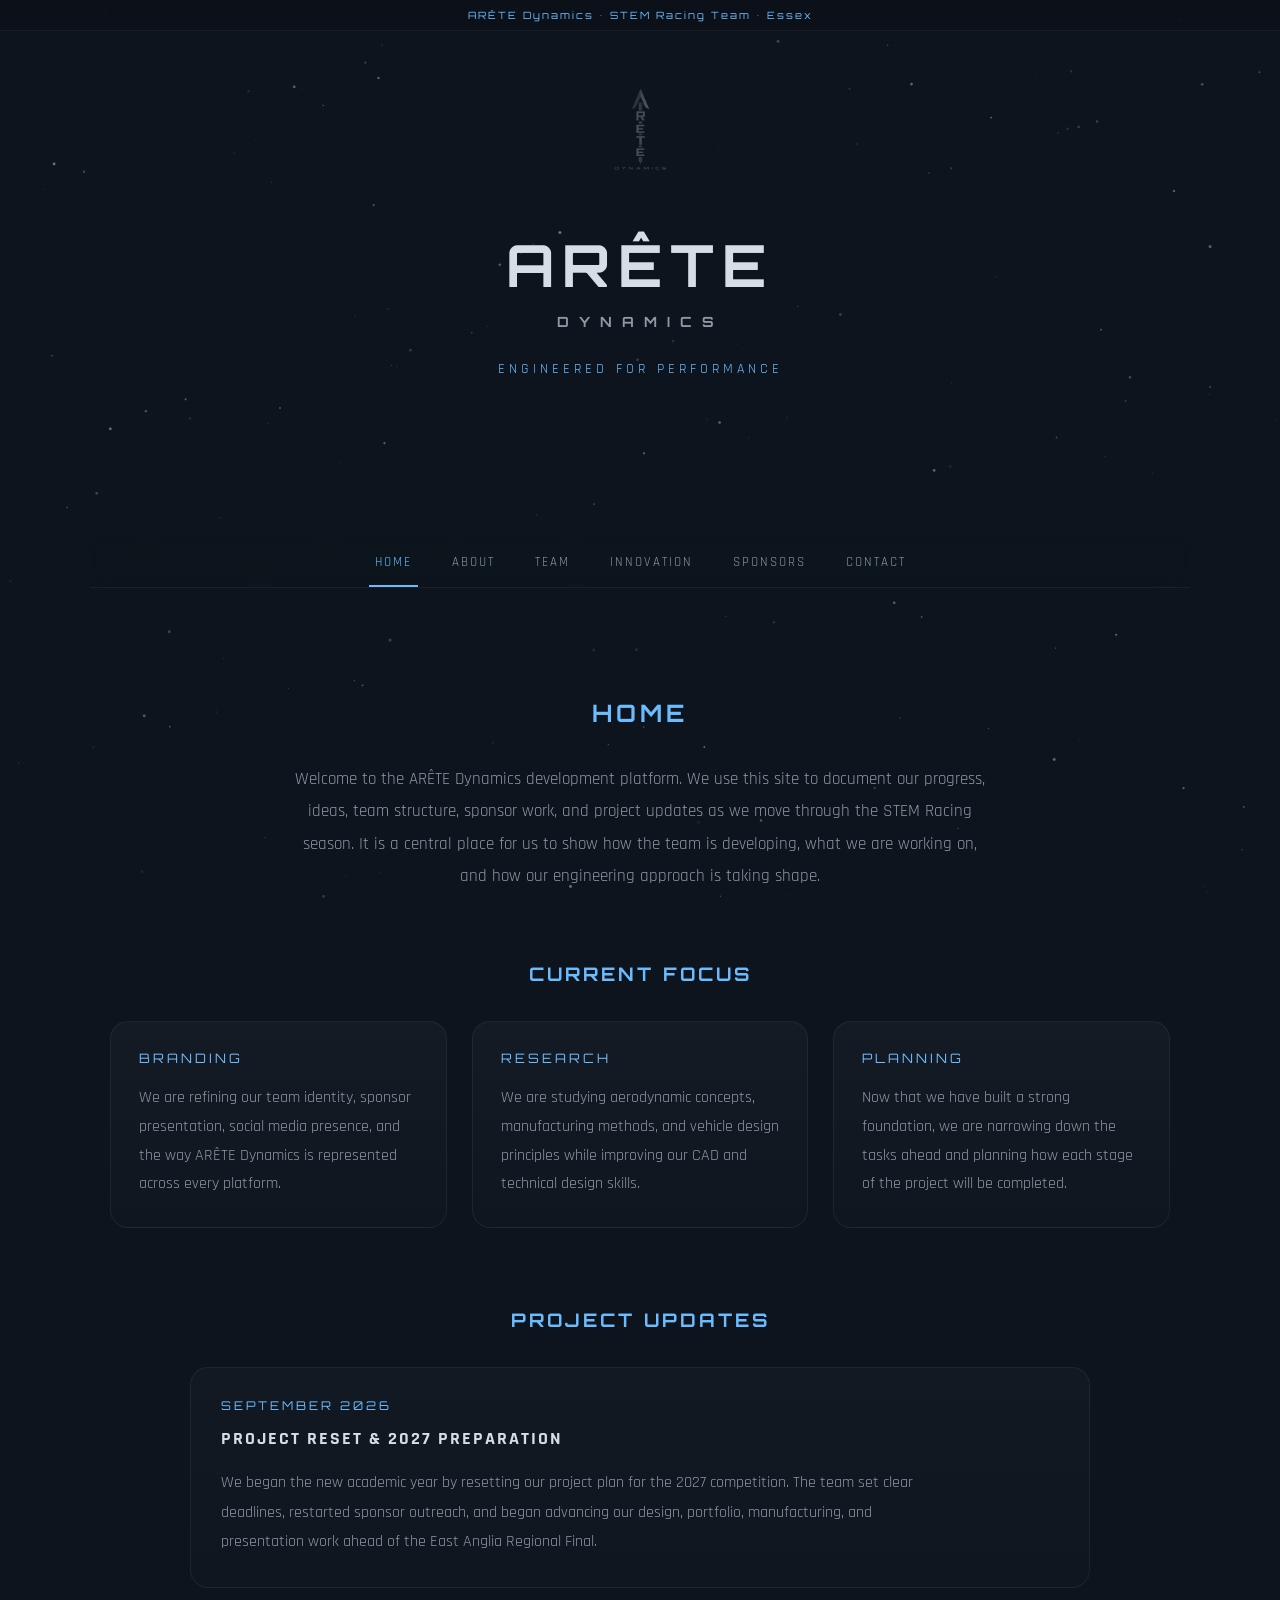
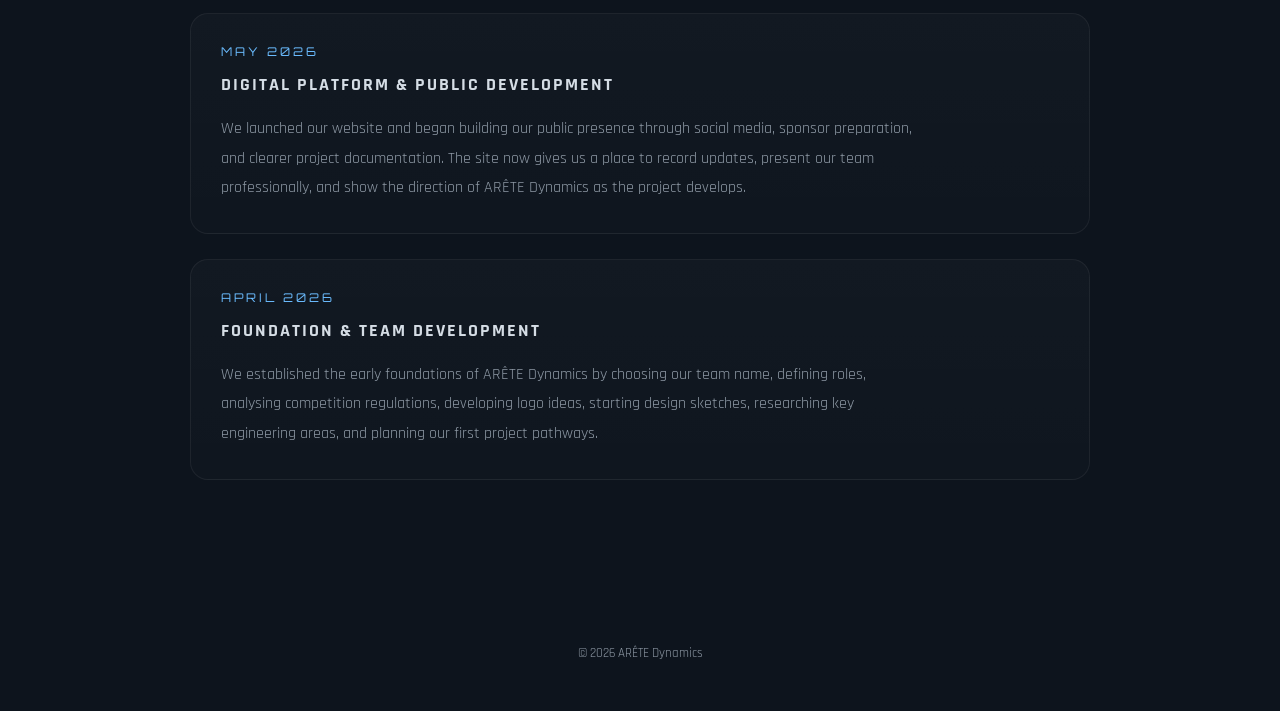
==== commit 4f16ceb5: "Credit Ansys for in-kind aerodynamic simulation software" ====
--- a/index.html
+++ b/index.html
@@ -430,6 +430,20 @@
                 </div>
             </div>
 
+            <div class="website-partner" id="ansys-software-support">
+                <p class="website-partner-kicker">SOFTWARE SUPPORT · AERODYNAMIC SIMULATION</p>
+                <div class="sponsor-showcase website-partner-card">
+                    <a class="sponsor-logo-link" href="https://ansys.synopsys.com/academic/students/student-teams/stem-racing" target="_blank" rel="noopener noreferrer" aria-label="Visit the Ansys STEM Racing software programme">
+                        <span class="ansys-wordmark">Ansys</span>
+                    </a>
+                    <div class="sponsor-info">
+                        <h3>ANSYS</h3>
+                        <p>Thank you to Ansys for providing our team with free aerodynamic simulation software through its STEM Racing programme, helping us evaluate airflow and refine our car designs before manufacturing.</p>
+                        <a href="https://ansys.synopsys.com/academic/students/student-teams/stem-racing" class="sponsor-btn" target="_blank" rel="noopener noreferrer">VISIT WEBSITE</a>
+                    </div>
+                </div>
+            </div>
+
             <div class="why-partner">
                 <h3>WHY PARTNER WITH US</h3>
 
--- a/style.css
+++ b/style.css
@@ -702,6 +702,17 @@
     margin-bottom: 18px;
 }
 
+/* ANSYS SOFTWARE SUPPORT */
+.ansys-wordmark {
+    display: inline-block;
+    font-family: Arial, Helvetica, sans-serif;
+    font-size: 44px;
+    font-weight: 800;
+    letter-spacing: -2px;
+    color: #16181e;
+    line-height: 1;
+}
+
 /* CONTACT */
 
 .contact-layout {
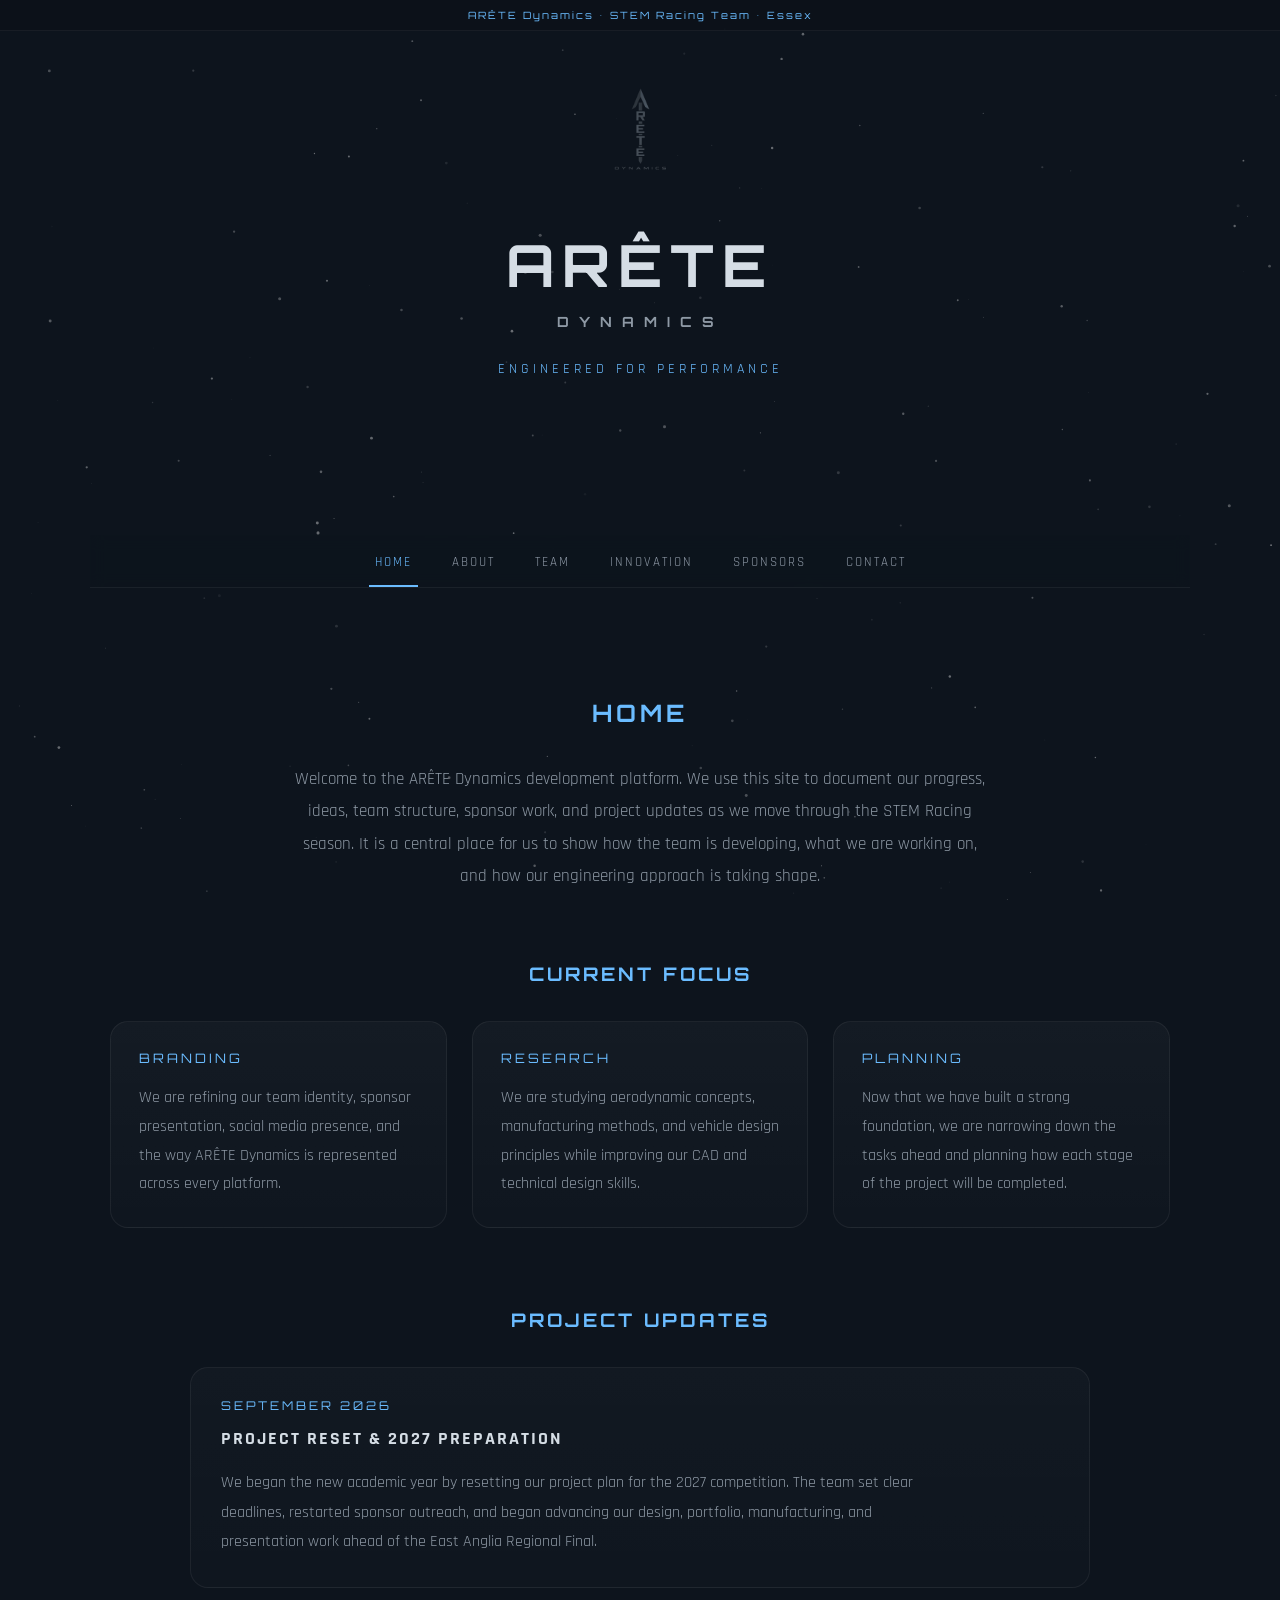
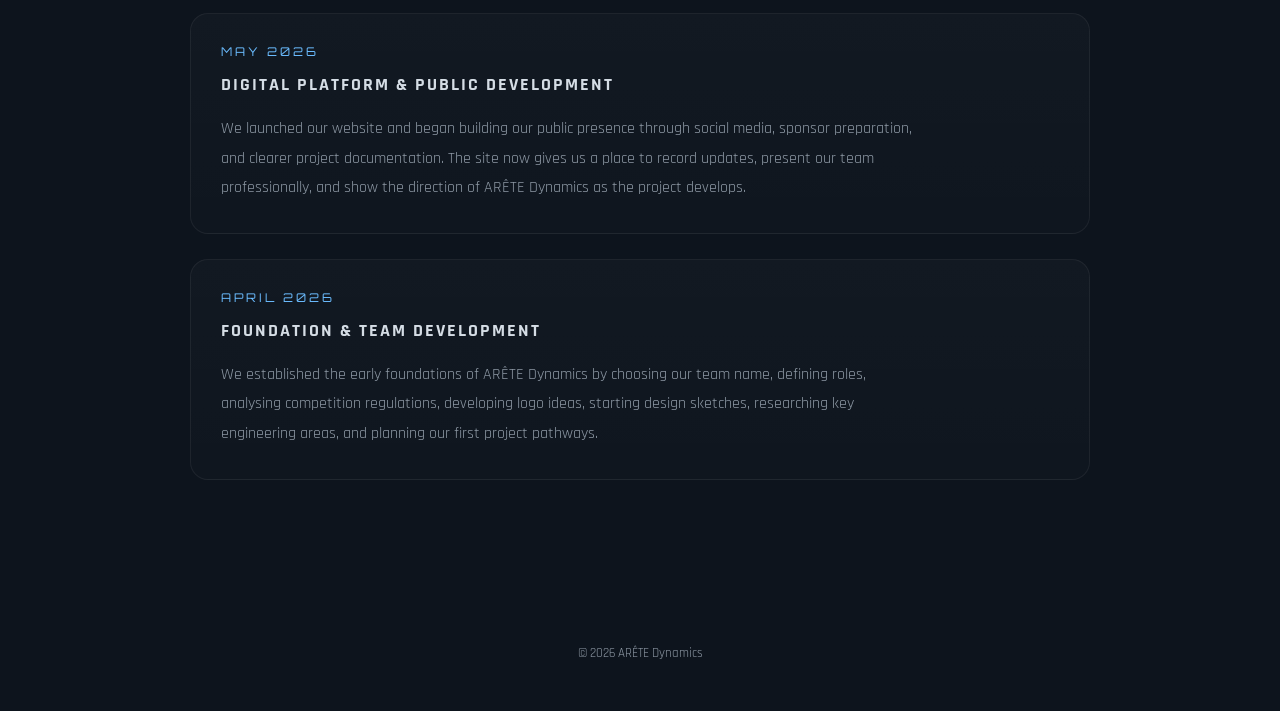
==== commit 8a031070: "Update team to Year 13 and clarify role descriptions" ====
--- a/index.html
+++ b/index.html
@@ -156,7 +156,7 @@
 
             <div class="about-intro">
                 <p>
-                    We are ARÊTE Dynamics, a Year 12 STEM Racing team from Essex. We are building this
+                    We are ARÊTE Dynamics, a Year 13 STEM Racing team from Essex. We are building this
                     project around engineering, teamwork, and competitive performance. Our aim is to approach
                     every part of the competition properly: testing ideas, refining designs, learning from
                     results, and making decisions with purpose.
@@ -206,42 +206,42 @@
                     <img src="seb.png">
                     <h3>SEB</h3>
                     <p class="role">Project manager</p>
-                    <p class="statement">"I'm here to coordinate the team and maintain progress"</p>
+                    <p class="statement">Responsible for coordinating the team and keeping the project on track.</p>
                 </div>
 
                 <div class="team-card">
                     <img src="henry.png">
                     <h3>HENRY</h3>
                     <p class="role">Finance manager</p>
-                    <p class="statement">"I'm in charge of tracking and spending money"</p>
+                    <p class="statement">Responsible for managing the team's budget and tracking expenditure.</p>
                 </div>
 
                 <div class="team-card">
                     <img src="adam.png">
                     <h3>ADAM</h3>
                     <p class="role">Manufacturing engineer</p>
-                    <p class="statement">"I'm working with Rishi to make the design functional"</p>
+                    <p class="statement">Responsible for manufacturing the car and ensuring its design is functional.</p>
                 </div>
 
                 <div class="team-card">
                     <img src="adam2.png">
                     <h3>ADAM</h3>
                     <p class="role">Sponsorship/Marketing manager</p>
-                    <p class="statement">"My job is to present ARETE to the world"</p>
+                    <p class="statement">Responsible for sponsorship, marketing and promoting the team.</p>
                 </div>
 
                 <div class="team-card">
                     <img src="rishi.png">
                     <h3>RISHI</h3>
                     <p class="role">Design engineer</p>
-                    <p class="statement">"My job is to design the fastest car possible"</p>
+                    <p class="statement">In charge of designing the car and optimising its performance.</p>
                 </div>
 
                 <div class="team-card">
                     <img src="louis.png">
                     <h3>LOUIS</h3>
                     <p class="role">Graphic designer</p>
-                    <p class="statement">"I'm here to present ARETE visually"</p>
+                    <p class="statement">Responsible for the team's visual identity and graphic design.</p>
                 </div>
             </div>
         </section>
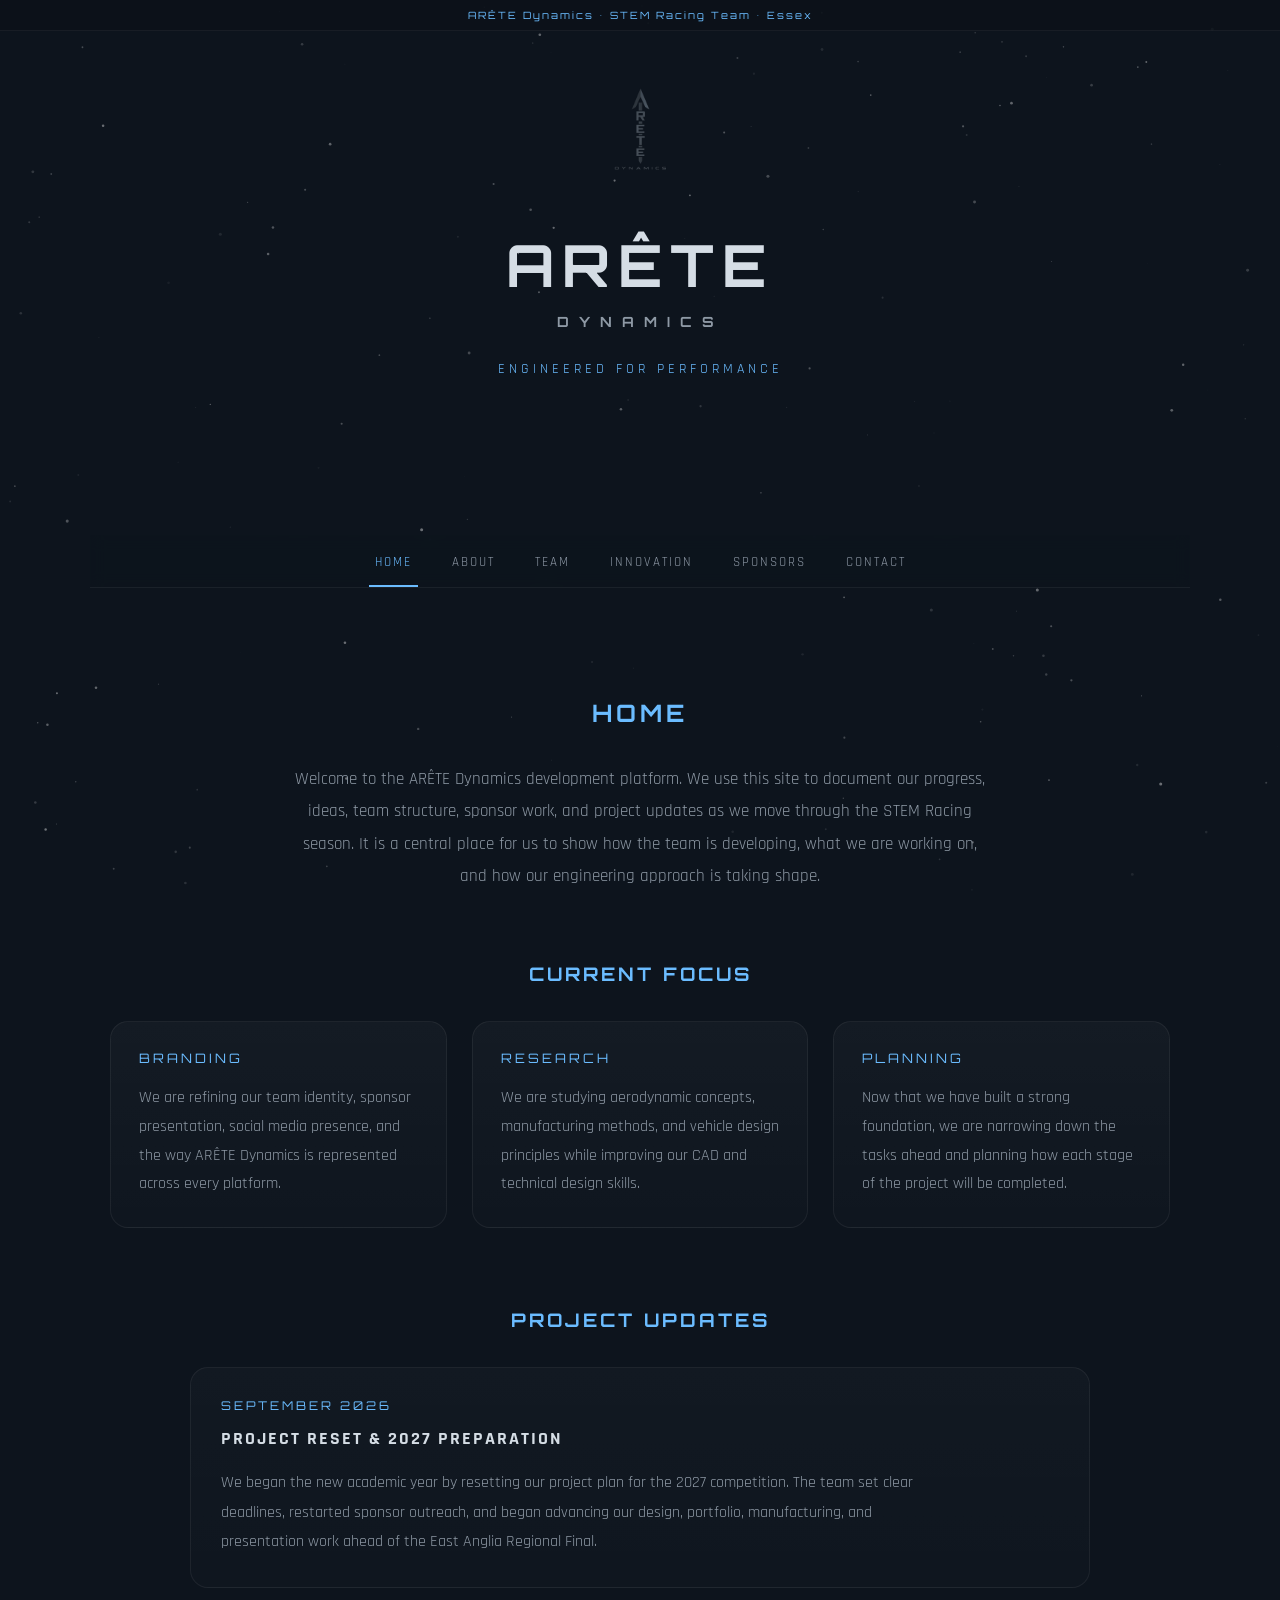
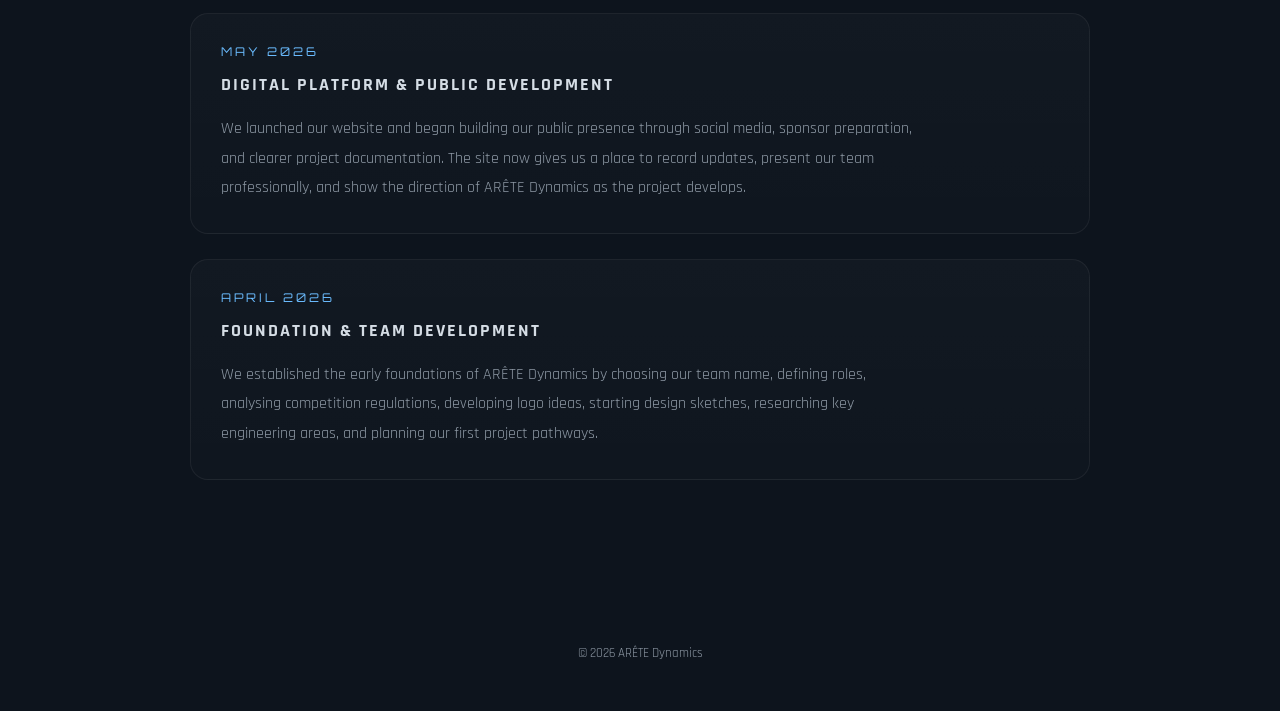
==== commit 9bc94f44: "Add hover and tap team member motivation cards" ====
--- a/index.html
+++ b/index.html
@@ -207,6 +207,11 @@
                     <h3>SEB</h3>
                     <p class="role">Project manager</p>
                     <p class="statement">Responsible for coordinating the team and keeping the project on track.</p>
+                    <div class="team-motivation" id="motivation-seb" hidden>
+                        <div class="team-motivation-heading">WHY I JOINED</div>
+                        <p>I’ve always loved engineering and Formula 1, so this project felt like the perfect fit for me.</p>
+                    </div>
+                    <button type="button" class="team-motivation-toggle" aria-label="Why Seb joined" aria-controls="motivation-seb" aria-expanded="false"><span>Why I joined <span aria-hidden="true">↗</span></span></button>
                 </div>
 
                 <div class="team-card">
@@ -214,6 +219,11 @@
                     <h3>HENRY</h3>
                     <p class="role">Finance manager</p>
                     <p class="statement">Responsible for managing the team's budget and tracking expenditure.</p>
+                    <div class="team-motivation" id="motivation-henry" hidden>
+                        <div class="team-motivation-heading">WHY I JOINED</div>
+                        <p>I wanted to explore my interest in finance further by applying it to a real project.</p>
+                    </div>
+                    <button type="button" class="team-motivation-toggle" aria-label="Why Henry joined" aria-controls="motivation-henry" aria-expanded="false"><span>Why I joined <span aria-hidden="true">↗</span></span></button>
                 </div>
 
                 <div class="team-card">
@@ -221,6 +231,11 @@
                     <h3>ADAM</h3>
                     <p class="role">Manufacturing engineer</p>
                     <p class="statement">Responsible for manufacturing the car and ensuring its design is functional.</p>
+                    <div class="team-motivation" id="motivation-adam-h" hidden>
+                        <div class="team-motivation-heading">WHY I JOINED</div>
+                        <p>I love watching things go fast and enjoy the challenge of making them even faster.</p>
+                    </div>
+                    <button type="button" class="team-motivation-toggle" aria-label="Why Adam H joined" aria-controls="motivation-adam-h" aria-expanded="false"><span>Why I joined <span aria-hidden="true">↗</span></span></button>
                 </div>
 
                 <div class="team-card">
@@ -228,6 +243,11 @@
                     <h3>ADAM</h3>
                     <p class="role">Sponsorship/Marketing manager</p>
                     <p class="statement">Responsible for sponsorship, marketing and promoting the team.</p>
+                    <div class="team-motivation" id="motivation-adam-k" hidden>
+                        <div class="team-motivation-heading">WHY I JOINED</div>
+                        <p>This project combines my interest in engineering with my experience in social media and marketing.</p>
+                    </div>
+                    <button type="button" class="team-motivation-toggle" aria-label="Why Adam K joined" aria-controls="motivation-adam-k" aria-expanded="false"><span>Why I joined <span aria-hidden="true">↗</span></span></button>
                 </div>
 
                 <div class="team-card">
@@ -235,6 +255,11 @@
                     <h3>RISHI</h3>
                     <p class="role">Design engineer</p>
                     <p class="statement">In charge of designing the car and optimising its performance.</p>
+                    <div class="team-motivation" id="motivation-rishi" hidden>
+                        <div class="team-motivation-heading">WHY I JOINED</div>
+                        <p>I wanted to challenge myself and prove what I can do in the world of Formula 1.</p>
+                    </div>
+                    <button type="button" class="team-motivation-toggle" aria-label="Why Rishi joined" aria-controls="motivation-rishi" aria-expanded="false"><span>Why I joined <span aria-hidden="true">↗</span></span></button>
                 </div>
 
                 <div class="team-card">
@@ -242,6 +267,11 @@
                     <h3>LOUIS</h3>
                     <p class="role">Graphic designer</p>
                     <p class="statement">Responsible for the team's visual identity and graphic design.</p>
+                    <div class="team-motivation" id="motivation-louis" hidden>
+                        <div class="team-motivation-heading">WHY I JOINED</div>
+                        <p>I joined to build my CV, and I enjoy feeling productive and putting my skills to use.</p>
+                    </div>
+                    <button type="button" class="team-motivation-toggle" aria-label="Why Louis joined" aria-controls="motivation-louis" aria-expanded="false"><span>Why I joined <span aria-hidden="true">↗</span></span></button>
                 </div>
             </div>
         </section>
--- a/style.css
+++ b/style.css
@@ -849,4 +849,80 @@
     .sponsor-info {
         text-align: center;
     }
-}+}
+
+/* TEAM MOTIVATIONS */
+.team-card {
+    position: relative;
+    padding-bottom: 56px;
+}
+
+.team-motivation {
+    position: absolute;
+    inset: 0;
+    z-index: 1;
+    border-radius: inherit;
+    box-sizing: border-box;
+    padding: 24px 24px 58px;
+    background: linear-gradient(145deg, var(--bg-secondary), var(--bg-main));
+    display: flex;
+    flex-direction: column;
+    align-items: center;
+    justify-content: center;
+    gap: 14px;
+    text-align: center;
+    pointer-events: none;
+}
+
+.team-motivation[hidden] {
+    display: none;
+}
+
+.team-motivation-heading {
+    color: var(--accent);
+    font-family: 'Orbitron', sans-serif;
+    font-size: 12px;
+    letter-spacing: 1.5px;
+}
+
+.team-motivation p {
+    font-size: 19px;
+    line-height: 1.45;
+    margin: 0;
+}
+
+.team-motivation-toggle {
+    position: absolute;
+    inset: 0;
+    z-index: 2;
+    display: flex;
+    align-items: flex-end;
+    justify-content: center;
+    padding: 0 12px 18px;
+    background: transparent;
+    border: 0;
+    border-radius: inherit;
+    font: inherit;
+    color: var(--accent);
+    cursor: pointer;
+    -webkit-tap-highlight-color: transparent;
+}
+
+.team-motivation-toggle span {
+    font-size: 13px;
+    letter-spacing: 0.8px;
+}
+
+.team-motivation-toggle:focus-visible {
+    outline: 2px solid var(--accent);
+    outline-offset: 3px;
+}
+
+@media (prefers-reduced-motion: reduce) {
+    .team-card {
+        transition: none;
+    }
+    .team-card:hover {
+        transform: none;
+    }
+}
